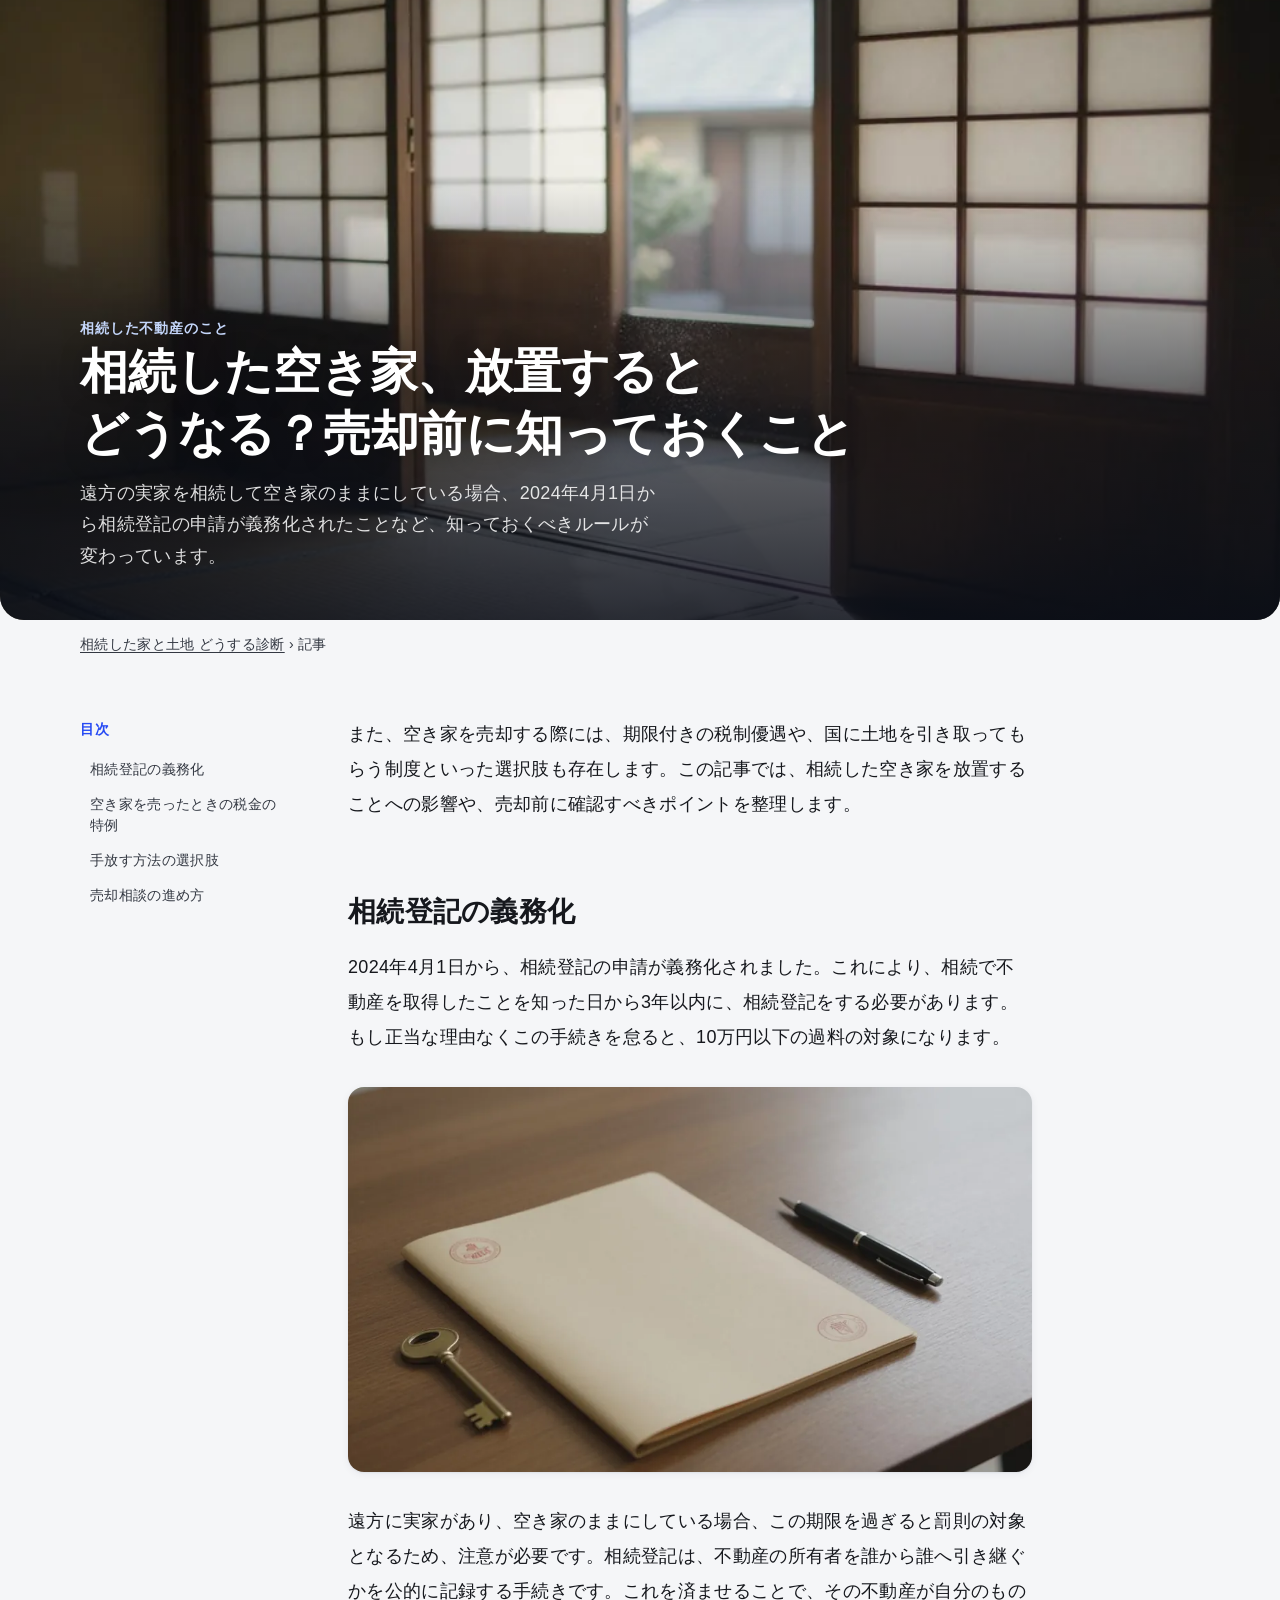
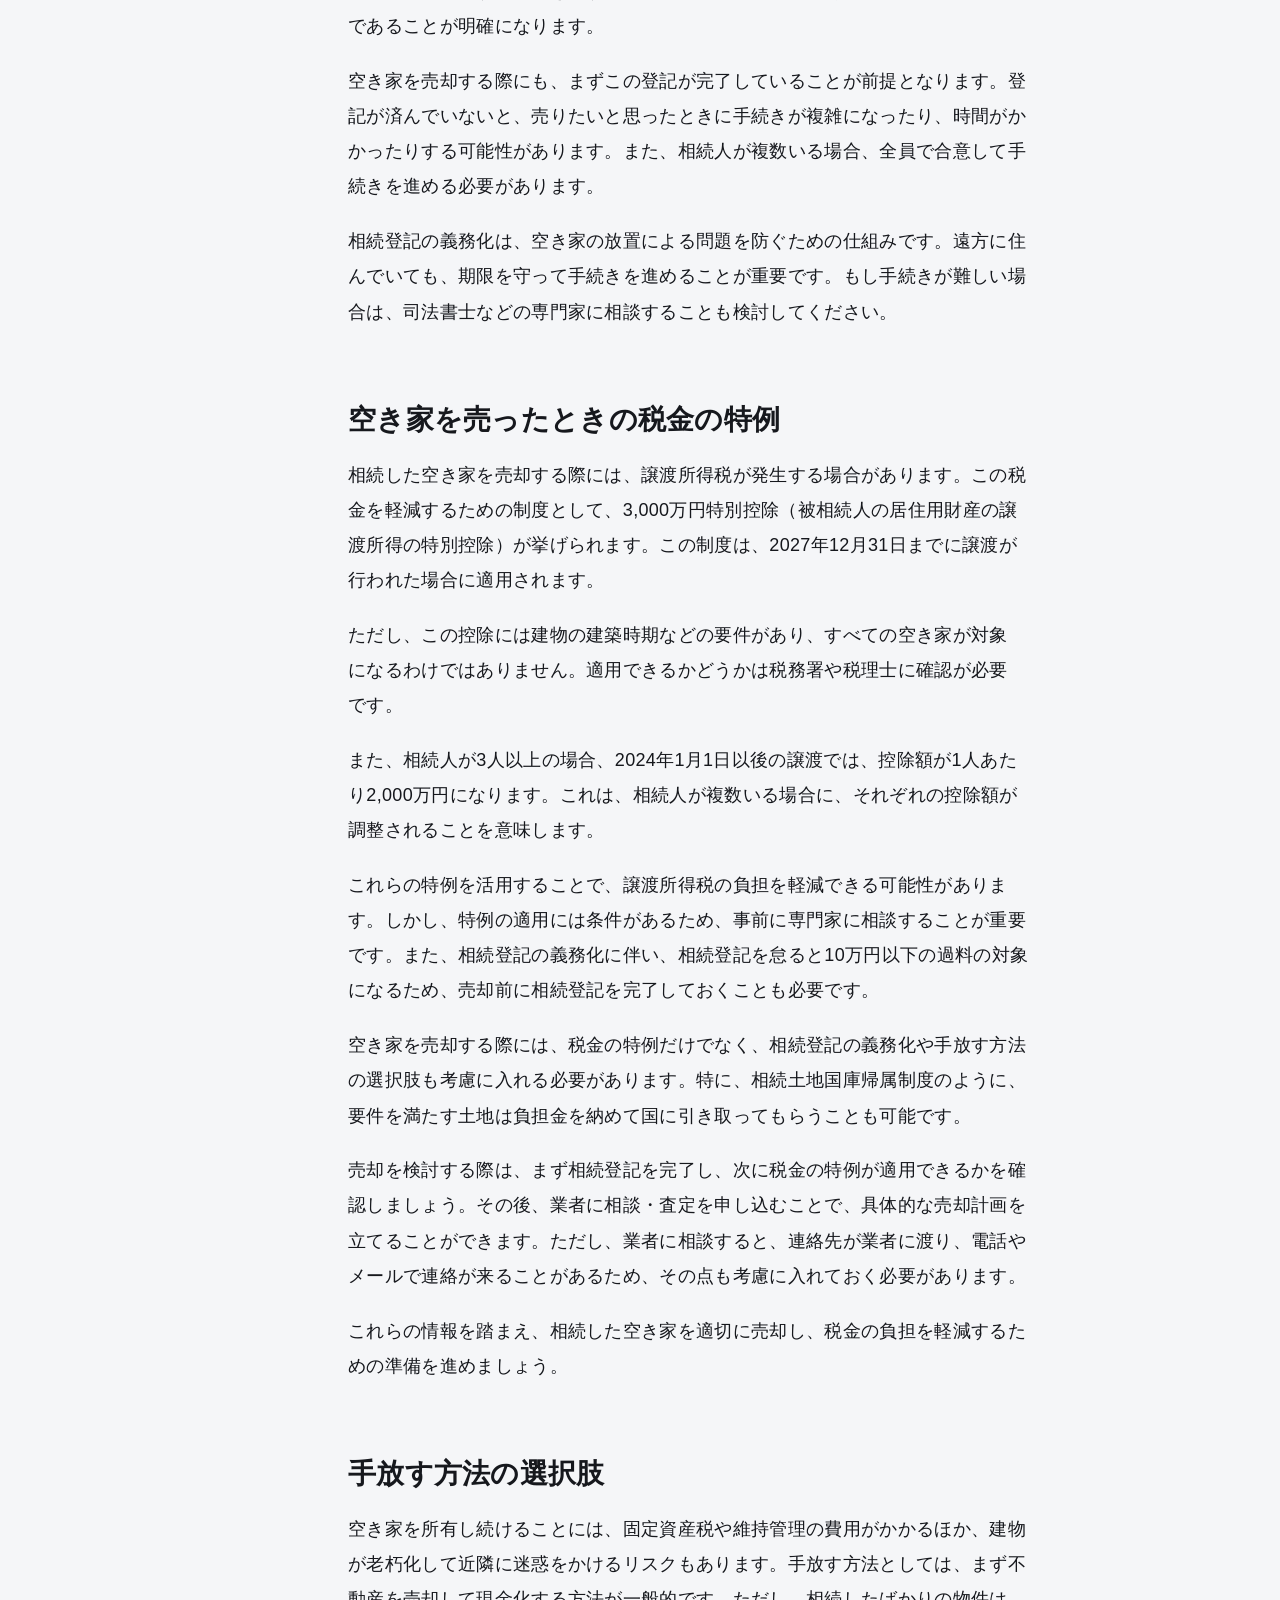
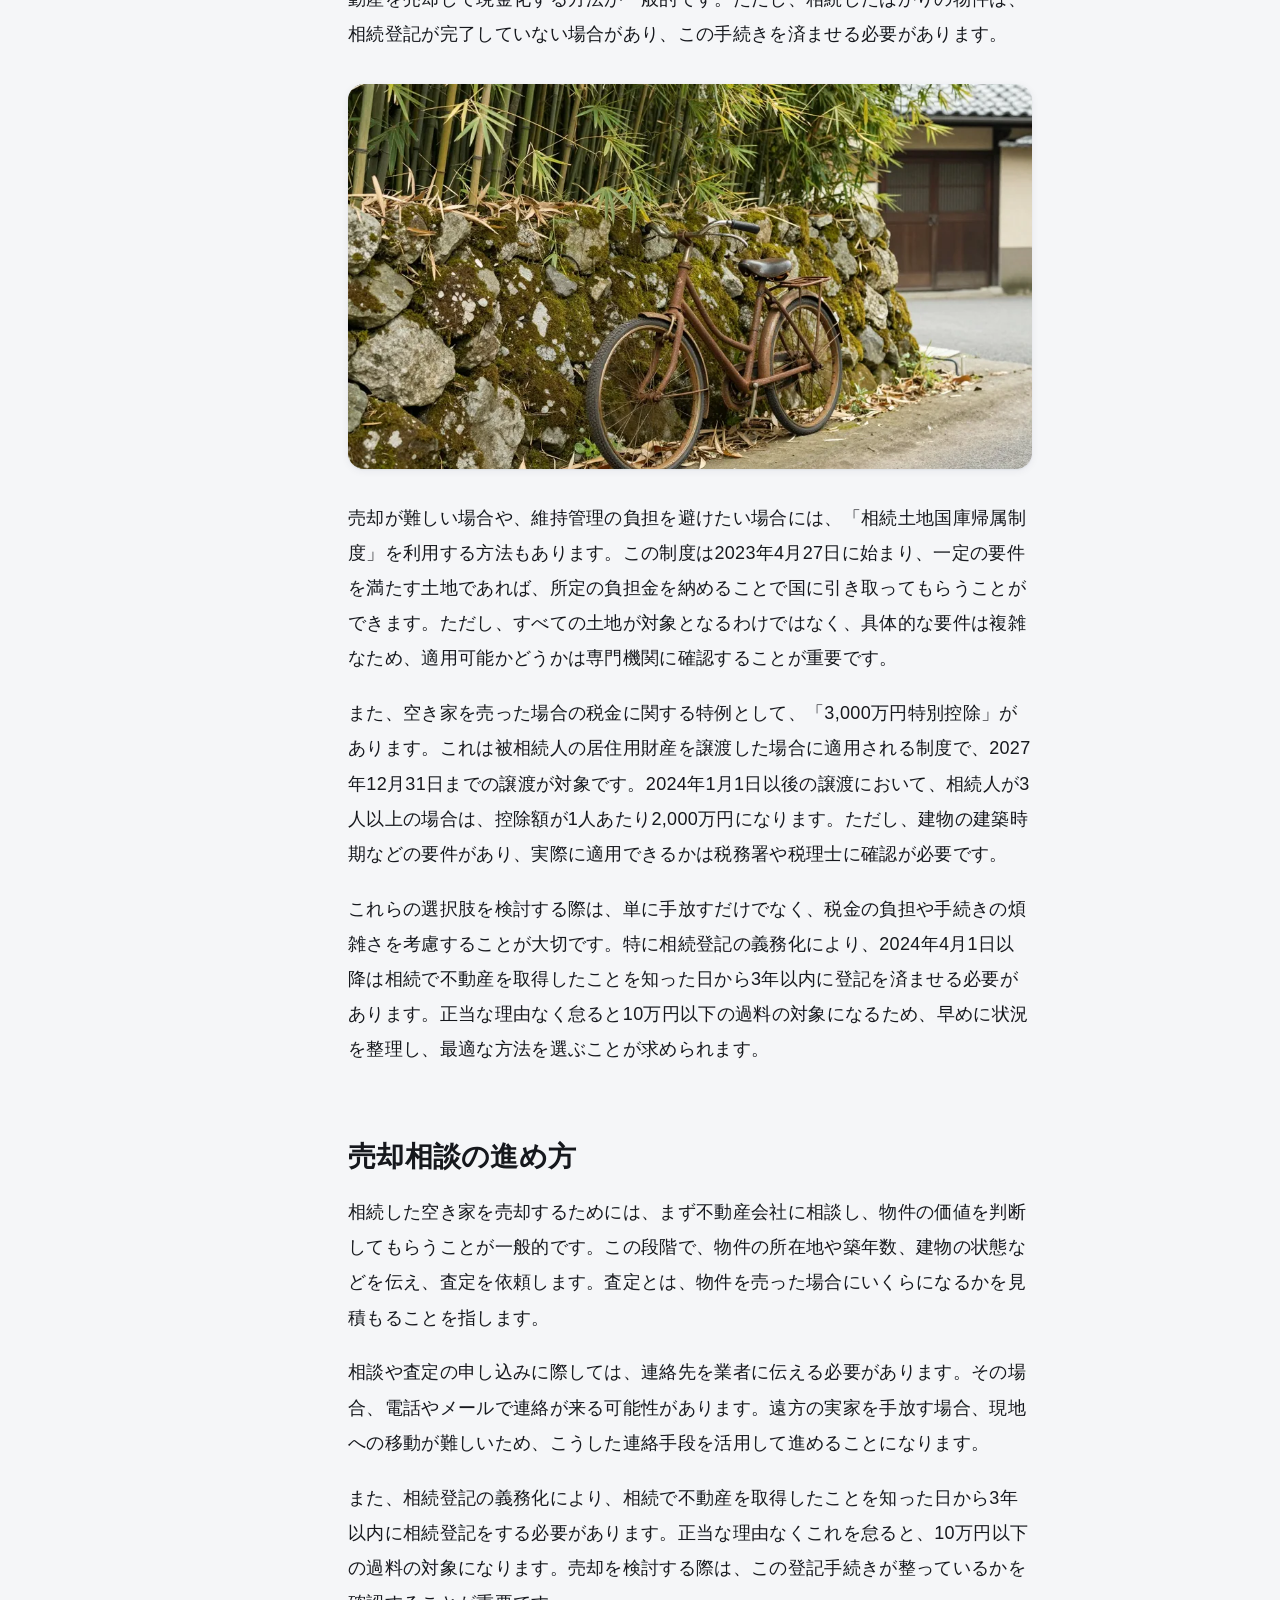
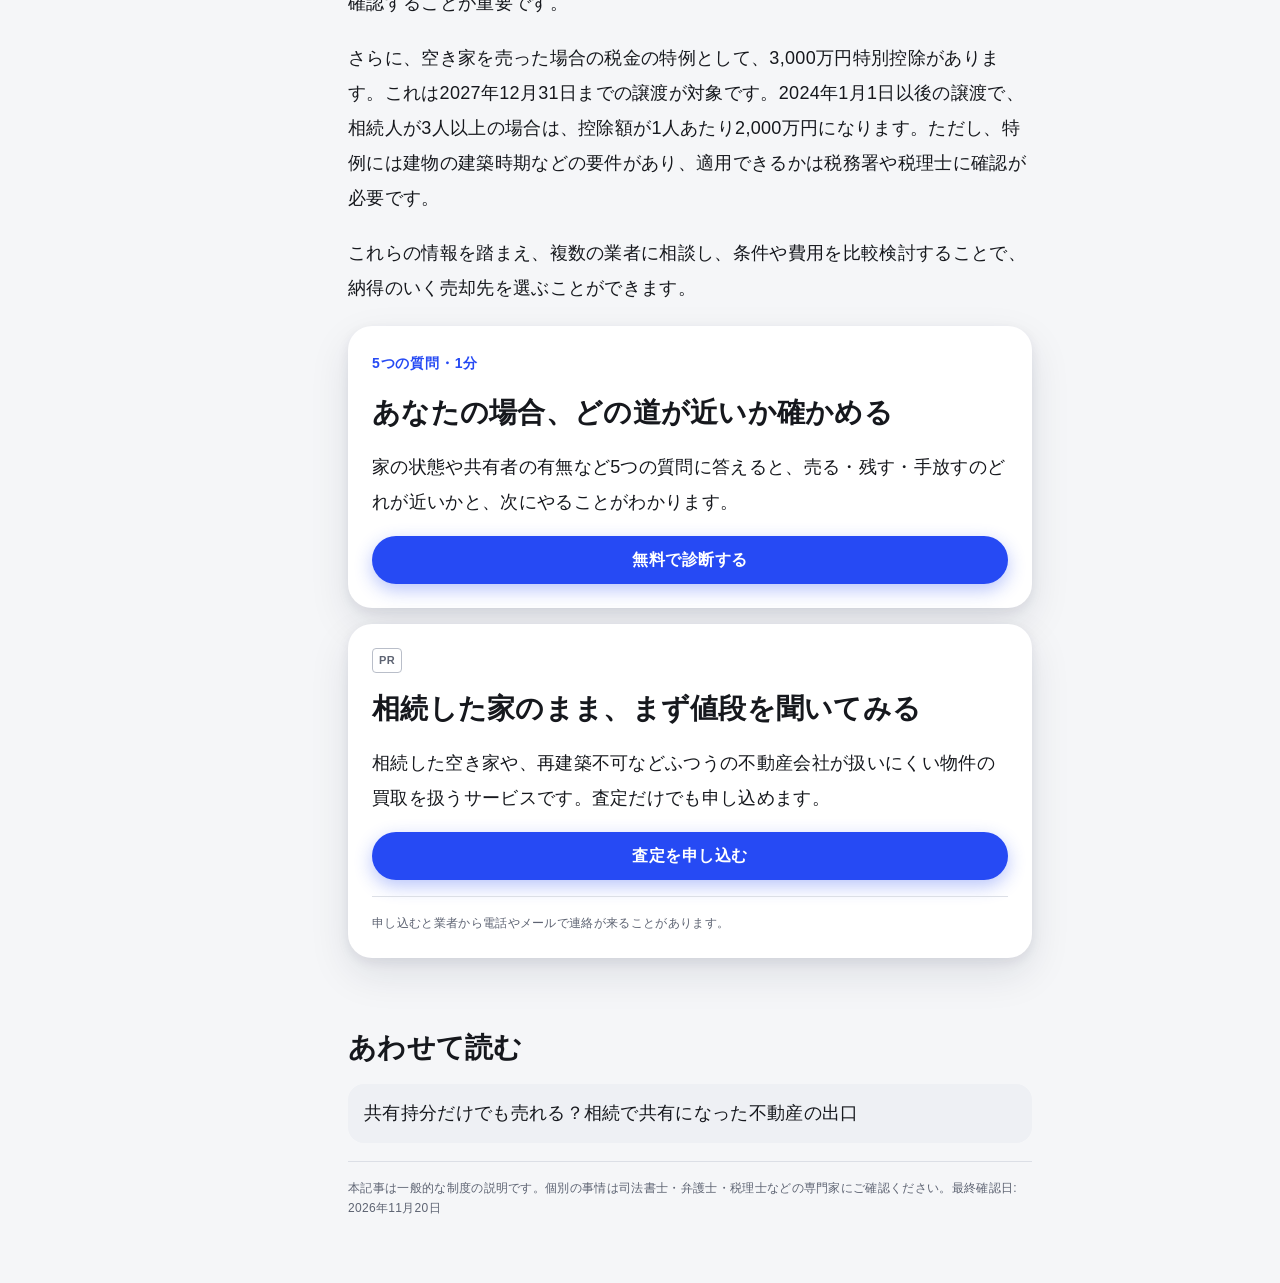
==== blog/akiya-souzoku/index.html @ 5ab04606 "blog: 関連記事・一覧を更新 site_publish.py (local_writer)" ====
<!doctype html>
<html lang="ja"><head><meta charset="utf-8"><meta name="viewport" content="width=device-width,initial-scale=1">
<title>相続した空き家、放置するとどうなる？売却前に知っておくこと</title><meta name="description" content="相続した実家を空き家のまま置くと何が起きるか。固定資産税・管理の手間・相続登記の義務化と、売却前に確認しておくことをまとめました。">
<link rel="canonical" href="https://souzoku.clawtechjp.com/blog/akiya-souzoku/"><meta property="og:type" content="article"><meta property="og:title" content="相続した空き家、放置するとどうなる？売却前に知っておくこと"><meta property="og:url" content="https://souzoku.clawtechjp.com/blog/akiya-souzoku/"><meta property="og:description" content="相続した実家を空き家のまま置くと何が起きるか。固定資産税・管理の手間・相続登記の義務化と、売却前に確認しておくことをまとめました。"><meta property="og:site_name" content="相続した家と土地 どうする診断"><link rel="icon" href="/favicon.ico"><meta property="og:image" content="https://souzoku.clawtechjp.com/blog/akiya-souzoku/img/hero.jpg"><meta name="twitter:card" content="summary_large_image"><script type="application/ld+json">{"@context": "https://schema.org", "@graph": [{"@type": "Article", "headline": "相続した空き家、放置するとどうなる？売却前に知っておくこと", "description": "相続した実家を空き家のまま置くと何が起きるか。固定資産税・管理の手間・相続登記の義務化と、売却前に確認しておくことをまとめました。", "image": ["https://souzoku.clawtechjp.com/blog/akiya-souzoku/img/hero.jpg"], "datePublished": "2026-11-20", "dateModified": "2026-11-20", "author": {"@type": "Organization", "name": "ClawTech", "url": "https://clawtechjp.com/"}, "mainEntityOfPage": "https://souzoku.clawtechjp.com/blog/akiya-souzoku/", "inLanguage": "ja"}, {"@type": "BreadcrumbList", "itemListElement": [{"@type": "ListItem", "position": 1, "name": "相続した家と土地 どうする診断", "item": "https://souzoku.clawtechjp.com/"}, {"@type": "ListItem", "position": 2, "name": "相続した空き家、放置するとどうなる？売却前に知っておくこと", "item": "https://souzoku.clawtechjp.com/blog/akiya-souzoku/"}]}]}</script><script async src="https://www.googletagmanager.com/gtag/js?id=G-RZ1TP2K3N0"></script><script>window.dataLayer=window.dataLayer||[];function gtag(){dataLayer.push(arguments);}gtag('js',new Date());gtag('config','G-RZ1TP2K3N0');</script>
<link rel="stylesheet" href="/ui/ct-ui.css">
</head>
<body>
<header class="ct-hero-photo"><img src="img/hero.webp" alt="" width="1600" height="900" fetchpriority="high">
<div class="ct-container ct-hero-photo__in"><p class="ct-eyebrow">相続した不動産のこと</p><h1 class="ct-h1">相続した空き家、放置するとどうなる？売却前に知っておくこと</h1>
<p class="ct-lead">遠方の実家を相続して空き家のままにしている場合、2024年4月1日から相続登記の申請が義務化されたことなど、知っておくべきルールが変わっています。</p></div></header>
<nav class="ct-container ct-crumb" aria-label="パンくず"><a href="/">相続した家と土地 どうする診断</a> › 記事</nav>
<main class="ct-container">

<div class="ct-article">
<nav class="ct-toc" aria-label="目次"><p class="ct-eyebrow">目次</p><ol><li><a href="#s1">相続登記の義務化</a></li>
<li><a href="#s2">空き家を売ったときの税金の特例</a></li>
<li><a href="#s3">手放す方法の選択肢</a></li>
<li><a href="#s4">売却相談の進め方</a></li></ol></nav>
<article class="ct-body">
<p>また、空き家を売却する際には、期限付きの税制優遇や、国に土地を引き取ってもらう制度といった選択肢も存在します。この記事では、相続した空き家を放置することへの影響や、売却前に確認すべきポイントを整理します。</p>

<h2 id="s1">相続登記の義務化</h2>
<p>2024年4月1日から、相続登記の申請が義務化されました。これにより、相続で不動産を取得したことを知った日から3年以内に、相続登記をする必要があります。もし正当な理由なくこの手続きを怠ると、10万円以下の過料の対象になります。</p>
<figure class="ct-figure"><img src="img/s1.webp" alt="相続登記の義務化" loading="lazy" width="1600" height="900"></figure>
<p>遠方に実家があり、空き家のままにしている場合、この期限を過ぎると罰則の対象となるため、注意が必要です。相続登記は、不動産の所有者を誰から誰へ引き継ぐかを公的に記録する手続きです。これを済ませることで、その不動産が自分のものであることが明確になります。</p>
<p>空き家を売却する際にも、まずこの登記が完了していることが前提となります。登記が済んでいないと、売りたいと思ったときに手続きが複雑になったり、時間がかかったりする可能性があります。また、相続人が複数いる場合、全員で合意して手続きを進める必要があります。</p>
<p>相続登記の義務化は、空き家の放置による問題を防ぐための仕組みです。遠方に住んでいても、期限を守って手続きを進めることが重要です。もし手続きが難しい場合は、司法書士などの専門家に相談することも検討してください。</p>
<h2 id="s2">空き家を売ったときの税金の特例</h2>
<p>相続した空き家を売却する際には、譲渡所得税が発生する場合があります。この税金を軽減するための制度として、3,000万円特別控除（被相続人の居住用財産の譲渡所得の特別控除）が挙げられます。この制度は、2027年12月31日までに譲渡が行われた場合に適用されます。</p>
<p>ただし、この控除には建物の建築時期などの要件があり、すべての空き家が対象になるわけではありません。適用できるかどうかは税務署や税理士に確認が必要です。</p>
<p>また、相続人が3人以上の場合、2024年1月1日以後の譲渡では、控除額が1人あたり2,000万円になります。これは、相続人が複数いる場合に、それぞれの控除額が調整されることを意味します。</p>
<p>これらの特例を活用することで、譲渡所得税の負担を軽減できる可能性があります。しかし、特例の適用には条件があるため、事前に専門家に相談することが重要です。また、相続登記の義務化に伴い、相続登記を怠ると10万円以下の過料の対象になるため、売却前に相続登記を完了しておくことも必要です。</p>
<p>空き家を売却する際には、税金の特例だけでなく、相続登記の義務化や手放す方法の選択肢も考慮に入れる必要があります。特に、相続土地国庫帰属制度のように、要件を満たす土地は負担金を納めて国に引き取ってもらうことも可能です。</p>
<p>売却を検討する際は、まず相続登記を完了し、次に税金の特例が適用できるかを確認しましょう。その後、業者に相談・査定を申し込むことで、具体的な売却計画を立てることができます。ただし、業者に相談すると、連絡先が業者に渡り、電話やメールで連絡が来ることがあるため、その点も考慮に入れておく必要があります。</p>
<p>これらの情報を踏まえ、相続した空き家を適切に売却し、税金の負担を軽減するための準備を進めましょう。</p>
<h2 id="s3">手放す方法の選択肢</h2>
<p>空き家を所有し続けることには、固定資産税や維持管理の費用がかかるほか、建物が老朽化して近隣に迷惑をかけるリスクもあります。手放す方法としては、まず不動産を売却して現金化する方法が一般的です。ただし、相続したばかりの物件は、相続登記が完了していない場合があり、この手続きを済ませる必要があります。</p>
<figure class="ct-figure"><img src="img/s3.webp" alt="手放す方法の選択肢" loading="lazy" width="1600" height="900"></figure>
<p>売却が難しい場合や、維持管理の負担を避けたい場合には、「相続土地国庫帰属制度」を利用する方法もあります。この制度は2023年4月27日に始まり、一定の要件を満たす土地であれば、所定の負担金を納めることで国に引き取ってもらうことができます。ただし、すべての土地が対象となるわけではなく、具体的な要件は複雑なため、適用可能かどうかは専門機関に確認することが重要です。</p>
<p>また、空き家を売った場合の税金に関する特例として、「3,000万円特別控除」があります。これは被相続人の居住用財産を譲渡した場合に適用される制度で、2027年12月31日までの譲渡が対象です。2024年1月1日以後の譲渡において、相続人が3人以上の場合は、控除額が1人あたり2,000万円になります。ただし、建物の建築時期などの要件があり、実際に適用できるかは税務署や税理士に確認が必要です。</p>
<p>これらの選択肢を検討する際は、単に手放すだけでなく、税金の負担や手続きの煩雑さを考慮することが大切です。特に相続登記の義務化により、2024年4月1日以降は相続で不動産を取得したことを知った日から3年以内に登記を済ませる必要があります。正当な理由なく怠ると10万円以下の過料の対象になるため、早めに状況を整理し、最適な方法を選ぶことが求められます。</p>
<h2 id="s4">売却相談の進め方</h2>
<p>相続した空き家を売却するためには、まず不動産会社に相談し、物件の価値を判断してもらうことが一般的です。この段階で、物件の所在地や築年数、建物の状態などを伝え、査定を依頼します。査定とは、物件を売った場合にいくらになるかを見積もることを指します。</p>
<p>相談や査定の申し込みに際しては、連絡先を業者に伝える必要があります。その場合、電話やメールで連絡が来る可能性があります。遠方の実家を手放す場合、現地への移動が難しいため、こうした連絡手段を活用して進めることになります。</p>
<p>また、相続登記の義務化により、相続で不動産を取得したことを知った日から3年以内に相続登記をする必要があります。正当な理由なくこれを怠ると、10万円以下の過料の対象になります。売却を検討する際は、この登記手続きが整っているかを確認することが重要です。</p>
<p>さらに、空き家を売った場合の税金の特例として、3,000万円特別控除があります。これは2027年12月31日までの譲渡が対象です。2024年1月1日以後の譲渡で、相続人が3人以上の場合は、控除額が1人あたり2,000万円になります。ただし、特例には建物の建築時期などの要件があり、適用できるかは税務署や税理士に確認が必要です。</p>
<p>これらの情報を踏まえ、複数の業者に相談し、条件や費用を比較検討することで、納得のいく売却先を選ぶことができます。</p>
<aside class="ct-panel ct-panel--raised ct-cta-card" aria-label="診断"><p class="ct-eyebrow">5つの質問・1分</p><h2 class="ct-h3">あなたの場合、どの道が近いか確かめる</h2><p>家の状態や共有者の有無など5つの質問に答えると、売る・残す・手放すのどれが近いかと、次にやることがわかります。</p><a class="ct-btn ct-btn--primary" href="/" onclick="if(window.gtag)gtag('event','internal_click',{src:'akiya-souzoku',to:'hub'})">無料で診断する</a></aside>
<aside class="ct-panel ct-panel--raised ct-cta-card" aria-label="相談先"><span class="ct-pr">PR</span><h2 class="ct-h3">相続した家のまま、まず値段を聞いてみる</h2><p>相続した空き家や、再建築不可などふつうの不動産会社が扱いにくい物件の買取を扱うサービスです。査定だけでも申し込めます。</p><a class="ct-btn ct-btn--primary" href="https://px.a8.net/svt/ejp?a8mat=4BA7XB+3XP8AQ+56AO+HV7V6" rel="sponsored noopener" target="_blank" onclick="if(window.gtag)gtag('event','site_click',{place:'article',article:'akiya-souzoku',pid:'s00000024144003'})">査定を申し込む</a><p class="ct-note">申し込むと業者から電話やメールで連絡が来ることがあります。</p></aside>
<nav class="ct-related" aria-label="あわせて読む"><h2 class="ct-h3">あわせて読む</h2><ul><li><a href="/blog/kyoyu-mochibun/" onclick="if(window.gtag)gtag('event','internal_click',{src:'akiya-souzoku',to:'kyoyu-mochibun'})">共有持分だけでも売れる？相続で共有になった不動産の出口</a></li></ul></nav>
<p class="ct-note">本記事は一般的な制度の説明です。個別の事情は司法書士・弁護士・税理士などの専門家にご確認ください。最終確認日: 2026年11月20日</p>
</article></div></main>
</body></html>
---- ui/ct-ui.css ----
/* ct-ui.css — ClawTech 共通UI基盤 v1 (2026-10-29)
 * 全サイト(clawtechjp.com / 各診断サブドメイン / 新規サイト)はこれ1枚を読む。サイト側で色・余白・角丸を再定義しない。
 * 基礎: デジタル庁デザインシステム design-tokens 2.1.0 (MIT, https://github.com/digital-go-jp/design-tokens) の
 *   プリミティブ色とアクセシビリティ要件(コントラスト/フォーカス/タップ領域)。
 * 触感: モバイル決済/メッセージ系アプリの作法(大きい角丸CTA・影の階層は2段まで・1画面1主ボタン)。
 * 命名辞書: --ct-<役割>。部品は .ct-<部品名> / 状態は .is-<状態>。AIに指示するときもこの名前で呼ぶ(ルールは skill: ui-standard)。
 */

/* ---------- 1. tokens: light ---------- */
:root {
  /* DADS primitives(使う分だけ) */
  --dads-blue-50: #e8f1fe; --dads-blue-100: #d9e6ff; --dads-blue-200: #c5d7fb;
  --dads-blue-400: #7096f8; --dads-blue-500: #4979f5; --dads-blue-700: #264af4;
  --dads-blue-900: #0017c1; --dads-blue-1000: #00118f;
  --dads-green-700: #259d63; --dads-green-900: #115a36;
  --dads-red-800: #ec0000; --dads-red-900: #ce0000;
  --dads-yellow-700: #b78f00; --dads-orange-600: #fb5b01;

  /* 面と文字(わずかに青へ寄せたニュートラル) */
  --ct-bg: #f5f6f8;
  --ct-surface: #ffffff;
  --ct-surface-2: #eef0f4;
  --ct-text: #16181d;
  --ct-text-2: #333842;
  --ct-text-3: #5d6372;            /* AA: on --ct-bg/--ct-surface-2 5.4:1 (旧#6e7483はbg上4.4でLighthouse不合格 2026-11-10) */
  --ct-line: #dcdfe6;
  --ct-line-strong: #b9bec9;

  /* 役割色: アクセントは1色だけ */
  --ct-accent: var(--dads-blue-700);
  --ct-accent-press: var(--dads-blue-900);
  --ct-accent-soft: var(--dads-blue-50);
  --ct-on-accent: #ffffff;
  --ct-link: var(--dads-blue-900);
  --ct-ok: var(--dads-green-700);
  --ct-ok-text: var(--dads-green-900);
  --ct-warn: var(--dads-yellow-700);
  --ct-error: var(--dads-red-900);
  --ct-ok-soft: #e6f5ec; --ct-error-soft: #fdeeee;   /* 状態の面(バッジ・注意帯の背景) */
  --ct-focus: #ffb800;             /* DADS同様、どの面でも見える黄のリング */

  /* 影は2段だけ(色付き=面の色相に合わせる) */
  --ct-shadow-1: 0 1px 2px rgba(22, 30, 60, .06), 0 2px 8px rgba(22, 30, 60, .06);
  --ct-shadow-2: 0 4px 12px rgba(22, 30, 60, .08), 0 16px 40px rgba(22, 30, 60, .10);

  /* 角丸: 内側ほど小さく */
  --ct-r-xs: 6px; --ct-r-sm: 10px; --ct-r-md: 16px; --ct-r-lg: 24px; --ct-r-pill: 999px;

  /* 余白(4の倍数) */
  --ct-s-1: 4px; --ct-s-2: 8px; --ct-s-3: 12px; --ct-s-4: 16px; --ct-s-5: 24px;
  --ct-s-6: 32px; --ct-s-7: 48px; --ct-s-8: 64px; --ct-s-9: 96px;

  /* 文字: Apple端末では SF + ヒラギノ、それ以外は Noto Sans JP(DADS既定) */
  --ct-font: -apple-system, BlinkMacSystemFont, "Hiragino Sans", "Hiragino Kaku Gothic ProN", "Noto Sans JP", "Yu Gothic UI", Meiryo, sans-serif;
  --ct-font-num: -apple-system, BlinkMacSystemFont, "SF Pro Display", "Segoe UI", "Noto Sans JP", sans-serif;
  --ct-fs-xs: .75rem; --ct-fs-sm: .875rem; --ct-fs-md: 1rem; --ct-fs-lg: 1.125rem;
  --ct-fs-xl: 1.375rem; --ct-fs-2xl: 1.75rem; --ct-fs-3xl: clamp(2rem, 5.2vw, 3rem);
  --ct-fs-hero: clamp(2.25rem, 7vw, 4.25rem);

  /* 動き */
  --ct-ease: cubic-bezier(.2, .8, .2, 1);       /* 出る */
  --ct-ease-in: cubic-bezier(.4, 0, 1, 1);       /* 消える */
  --ct-dur-1: 120ms; --ct-dur-2: 220ms; --ct-dur-3: 420ms;

  /* 寸法 */
  --ct-tap: 48px;                  /* 最小タップ領域 */
  --ct-measure: 38em;              /* 本文の最大行長(和文 ~38字) */
  --ct-container: 1120px;
  --ct-z-header: 10; --ct-z-sheet: 20; --ct-z-toast: 30;

  color-scheme: light;
}

/* ---------- 1b. tokens: dark(システム設定 / 明示指定の両方) ---------- */
@media (prefers-color-scheme: dark) {
  :root:not([data-theme="light"]) {
    --ct-bg: #0e1015; --ct-surface: #171a21; --ct-surface-2: #20242d;
    --ct-text: #eef0f4; --ct-text-2: #b8bdc9; --ct-text-3: #8c92a0;
    --ct-line: #2a2f3a; --ct-line-strong: #3b414e;
    --ct-accent: var(--dads-blue-400); --ct-accent-press: var(--dads-blue-500);
    --ct-accent-soft: rgba(112, 150, 248, .14); --ct-on-accent: #0b0d12; --ct-link: var(--dads-blue-200);
    --ct-ok: #4fc68a; --ct-ok-text: #7fd8a9; --ct-error: #ff6b6b; --ct-warn: #e6c14a; --ct-ok-soft: rgba(79, 198, 138, .14); --ct-error-soft: rgba(255, 107, 107, .14);
    --ct-shadow-1: 0 1px 2px rgba(0, 0, 0, .4); --ct-shadow-2: 0 12px 40px rgba(0, 0, 0, .5);
    color-scheme: dark;
  }
}
:root[data-theme="dark"] {
  --ct-bg: #0e1015; --ct-surface: #171a21; --ct-surface-2: #20242d;
  --ct-text: #eef0f4; --ct-text-2: #b8bdc9; --ct-text-3: #8c92a0;
  --ct-line: #2a2f3a; --ct-line-strong: #3b414e;
  --ct-accent: var(--dads-blue-400); --ct-accent-press: var(--dads-blue-500);
  --ct-accent-soft: rgba(112, 150, 248, .14); --ct-on-accent: #0b0d12; --ct-link: var(--dads-blue-200);
  --ct-ok: #4fc68a; --ct-ok-text: #7fd8a9; --ct-error: #ff6b6b; --ct-warn: #e6c14a; --ct-ok-soft: rgba(79, 198, 138, .14); --ct-error-soft: rgba(255, 107, 107, .14);
  --ct-shadow-1: 0 1px 2px rgba(0, 0, 0, .4); --ct-shadow-2: 0 12px 40px rgba(0, 0, 0, .5);
  color-scheme: dark;
}

/* ---------- 2. base ---------- */
*, *::before, *::after { box-sizing: border-box; }
html { -webkit-text-size-adjust: 100%; scroll-behavior: smooth; }
body {
  margin: 0; background: var(--ct-bg); color: var(--ct-text);
  font: 400 var(--ct-fs-md)/1.75 var(--ct-font);
  letter-spacing: .02em; font-feature-settings: "palt" 0;
  -webkit-font-smoothing: antialiased; text-rendering: optimizeLegibility;
}
h1, h2, h3, h4 { margin: 0; line-height: 1.3; letter-spacing: .01em; text-wrap: balance; word-break: auto-phrase; font-weight: 700; }
[hidden] { display: none !important; }
[tabindex="-1"]:focus { outline: none; }
p { margin: 0; text-wrap: pretty; }
a { color: var(--ct-link); text-underline-offset: .2em; }
img, svg, video, canvas { display: block; max-width: 100%; }
:focus-visible { outline: 3px solid var(--ct-focus); outline-offset: 2px; border-radius: 4px; }
::selection { background: var(--ct-accent-soft); }
.ct-num { font-family: var(--ct-font-num); font-variant-numeric: tabular-nums; letter-spacing: 0; }
.ct-skip { position: absolute; left: -999px; top: 8px; z-index: var(--ct-z-toast); background: var(--ct-surface); padding: 8px 12px; border-radius: var(--ct-r-sm); }
.ct-skip:focus { left: 8px; }
.ct-visually-hidden { position: absolute !important; width: 1px; height: 1px; overflow: hidden; clip: rect(0 0 0 0); white-space: nowrap; }

/* ---------- 3. layout ---------- */
.ct-container { width: min(100% - 32px, var(--ct-container)); margin-inline: auto; }
.ct-stack { display: flex; flex-direction: column; gap: var(--ct-gap, var(--ct-s-4)); }
.ct-row { display: flex; flex-wrap: wrap; align-items: center; gap: var(--ct-gap, var(--ct-s-3)); }
.ct-grid { display: grid; gap: var(--ct-gap, var(--ct-s-4)); grid-template-columns: repeat(auto-fit, minmax(min(100%, var(--ct-min, 260px)), 1fr)); }
.ct-section { padding-block: var(--ct-s-8) calc(var(--ct-s-8) + var(--ct-s-3)); }
.ct-prose { max-width: var(--ct-measure); }
.ct-scroll-x { overflow-x: auto; -webkit-overflow-scrolling: touch; }

/* ---------- 4. type ---------- */
.ct-eyebrow { font-size: var(--ct-fs-sm); font-weight: 600; color: var(--ct-accent); letter-spacing: .06em; }
.ct-display { font-size: var(--ct-fs-hero); font-weight: 800; line-height: 1.18; letter-spacing: -.01em; }
.ct-h1 { font-size: var(--ct-fs-3xl); font-weight: 800; letter-spacing: -.005em; }
.ct-h2 { font-size: var(--ct-fs-2xl); }
.ct-h3 { font-size: var(--ct-fs-xl); }
.ct-lead { font-size: var(--ct-fs-lg); color: var(--ct-text-2); }
.ct-caption { font-size: var(--ct-fs-xs); color: var(--ct-text-3); line-height: 1.6; }

/* ---------- 5. components ---------- */
/* ボタン: 1画面に .ct-btn--primary は1つ */
.ct-btn {
  --_bg: var(--ct-surface); --_fg: var(--ct-text); --_bd: var(--ct-line-strong);
  display: inline-flex; align-items: center; justify-content: center; gap: var(--ct-s-2);
  min-height: var(--ct-tap); padding: var(--ct-s-2) var(--ct-s-5); border-radius: var(--ct-r-pill);
  background: var(--_bg); color: var(--_fg); border: 1px solid var(--_bd);
  font: 600 var(--ct-fs-md)/1 var(--ct-font); letter-spacing: .03em; text-decoration: none; cursor: pointer;
  transition: transform var(--ct-dur-1) var(--ct-ease), background-color var(--ct-dur-2) var(--ct-ease), box-shadow var(--ct-dur-2) var(--ct-ease);
  -webkit-tap-highlight-color: transparent;
}
.ct-btn:hover { box-shadow: var(--ct-shadow-1); }
.ct-btn:active { transform: scale(.97); }
.ct-btn[disabled], .ct-btn.is-disabled { opacity: .45; pointer-events: none; }
.ct-btn--primary { --_bg: var(--ct-accent); --_fg: var(--ct-on-accent); --_bd: transparent; box-shadow: 0 6px 18px color-mix(in srgb, var(--ct-accent) 32%, transparent); }
.ct-btn--primary:hover { --_bg: var(--ct-accent-press); }
.ct-btn--ghost { --_bg: transparent; --_bd: transparent; --_fg: var(--ct-link); padding-inline: var(--ct-s-3); }
.ct-btn--block { width: 100%; min-height: 56px; font-size: var(--ct-fs-lg); }

/* 入力 */
.ct-field { display: flex; flex-direction: column; gap: var(--ct-s-2); }
.ct-label { font-size: var(--ct-fs-sm); font-weight: 600; color: var(--ct-text-2); }
.ct-hint { font-size: var(--ct-fs-xs); color: var(--ct-text-3); }
.ct-input, .ct-select {
  min-height: var(--ct-tap); width: 100%; padding: 0 var(--ct-s-4);
  border: 1.5px solid var(--ct-line-strong); border-radius: var(--ct-r-sm);
  background: var(--ct-surface); color: var(--ct-text); font: 400 var(--ct-fs-md) var(--ct-font);
  transition: border-color var(--ct-dur-2) var(--ct-ease), box-shadow var(--ct-dur-2) var(--ct-ease);
}
.ct-input:focus, .ct-select:focus { outline: none; border-color: var(--ct-accent); box-shadow: 0 0 0 4px var(--ct-accent-soft); }
.ct-input:focus-visible, .ct-select:focus-visible { outline: 3px solid var(--ct-focus); outline-offset: 2px; }
.ct-field.is-error .ct-input, .ct-field.is-error .ct-select { border-color: var(--ct-error); }
.ct-error-text { font-size: var(--ct-fs-sm); color: var(--ct-error); }

/* 選択チップ(セグメント) */
.ct-seg { display: flex; flex-wrap: wrap; gap: var(--ct-s-2); }
.ct-seg input { position: absolute; opacity: 0; pointer-events: none; }
.ct-seg label {
  min-height: 44px; padding: 0 var(--ct-s-4); display: inline-flex; align-items: center;
  border: 1.5px solid var(--ct-line-strong); border-radius: var(--ct-r-pill); cursor: pointer;
  font-weight: 600; font-size: var(--ct-fs-sm); background: var(--ct-surface);
  transition: all var(--ct-dur-2) var(--ct-ease);
}
.ct-seg input:checked + label { background: var(--ct-accent-soft); border-color: var(--ct-accent); color: var(--ct-accent); }
.ct-seg input:focus-visible + label { outline: 3px solid var(--ct-focus); outline-offset: 2px; }

/* 面: 枠線ではなく面の明度差と影で階層を出す */
.ct-panel { background: var(--ct-surface); border-radius: var(--ct-r-lg); padding: var(--ct-s-5); box-shadow: var(--ct-shadow-1); }
.ct-panel--raised { box-shadow: var(--ct-shadow-2); }
.ct-panel--flat { box-shadow: none; background: var(--ct-surface-2); }

/* 数字タイル */
.ct-stat { display: flex; flex-direction: column; gap: var(--ct-s-1); }
.ct-stat__label { font-size: var(--ct-fs-sm); color: var(--ct-text-2); font-weight: 600; }
.ct-stat__value { font-family: var(--ct-font-num); font-variant-numeric: tabular-nums; font-size: var(--ct-fs-3xl); font-weight: 700; letter-spacing: -.02em; line-height: 1.1; }
.ct-stat__unit { font-size: .5em; font-weight: 600; margin-left: .15em; color: var(--ct-text-2); }
.ct-stat__note { font-size: var(--ct-fs-xs); color: var(--ct-text-3); }

/* 状態ピル(意味色。アクセントとは別枠) */
.ct-pill { display: inline-flex; align-items: center; gap: 6px; padding: 2px 10px; border-radius: var(--ct-r-pill); font-size: var(--ct-fs-xs); font-weight: 700; background: var(--ct-surface-2); color: var(--ct-text-2); }
.ct-pill--ok { background: color-mix(in srgb, var(--ct-ok) 14%, transparent); color: var(--ct-ok-text); }
.ct-pill--warn { background: color-mix(in srgb, var(--ct-warn) 18%, transparent); color: var(--ct-text); }
.ct-pill--error { background: color-mix(in srgb, var(--ct-error) 12%, transparent); color: var(--ct-error); }

/* 広告表記(ステマ規制/ASP規約。アフィリンクの近傍に必ず置く) */
.ct-pr { display: inline-block; font-size: 11px; font-weight: 700; padding: 1px 6px; border-radius: 4px; border: 1px solid var(--ct-line-strong); color: var(--ct-text-3); letter-spacing: .04em; vertical-align: middle; }

/* 進捗 */
.ct-progress { height: 6px; border-radius: var(--ct-r-pill); background: var(--ct-surface-2); overflow: hidden; }
.ct-progress > i { display: block; height: 100%; width: var(--p, 0%); background: var(--ct-accent); border-radius: inherit; transition: width var(--ct-dur-3) var(--ct-ease); }

/* スケルトン(読み込み中は形で見せる。回るスピナーは使わない) */
.ct-skeleton { background: linear-gradient(90deg, var(--ct-surface-2) 0, var(--ct-line) 50%, var(--ct-surface-2) 100%) 0 0/200% 100%; border-radius: var(--ct-r-sm); animation: ct-shimmer 1.4s linear infinite; color: transparent !important; }
@keyframes ct-shimmer { to { background-position: -200% 0; } }

/* ヘッダー: すりガラス */
.ct-header { position: sticky; top: 0; z-index: var(--ct-z-header); backdrop-filter: saturate(180%) blur(16px); -webkit-backdrop-filter: saturate(180%) blur(16px); background: color-mix(in srgb, var(--ct-bg) 78%, transparent); border-bottom: 1px solid color-mix(in srgb, var(--ct-line) 70%, transparent); }
.ct-header__in { display: flex; align-items: center; justify-content: space-between; min-height: 56px; }

/* 下部固定CTA(モバイル) */
.ct-dock { position: sticky; bottom: 0; z-index: var(--ct-z-header); padding: var(--ct-s-3) 16px calc(var(--ct-s-3) + env(safe-area-inset-bottom)); background: color-mix(in srgb, var(--ct-bg) 86%, transparent); backdrop-filter: blur(16px); -webkit-backdrop-filter: blur(16px); }

/* 注記・出典 */
.ct-note { font-size: var(--ct-fs-xs); color: var(--ct-text-3); line-height: 1.7; border-top: 1px solid var(--ct-line); padding-top: var(--ct-s-4); }

/* ---------- 5b. 記事(解説ページ。content/render_article.py が組む) ---------- */
/* ヒーロー: 写真の上に題名。写真の明るさに依らず読めるよう下側だけ暗く敷く(この面の文字色は写真基準で固定) */
.ct-hero-photo { position: relative; isolation: isolate; min-height: min(72dvh, 620px); display: flex; align-items: flex-end; overflow: hidden; border-radius: 0 0 var(--ct-r-lg) var(--ct-r-lg); }
.ct-hero-photo > img { position: absolute; inset: 0; width: 100%; height: 100%; object-fit: cover; z-index: -2; }
.ct-hero-photo::after { content: ""; position: absolute; inset: 0; z-index: -1; background: linear-gradient(180deg, rgba(10, 14, 24, 0) 30%, rgba(10, 14, 24, .55) 62%, rgba(10, 14, 24, .86) 100%); }
.ct-hero-photo__in { padding-block: var(--ct-s-8) var(--ct-s-7); color: #fff; }
.ct-hero-photo .ct-eyebrow { color: #c5d7fb; }
.ct-hero-photo .ct-h1 { color: #fff; max-width: 18em; text-shadow: 0 2px 24px rgba(0, 0, 0, .35); }
.ct-hero-photo .ct-lead { color: rgba(255, 255, 255, .86); max-width: 32em; margin-top: var(--ct-s-3); }

/* 要点の数字: ヒーローに少し重ねて浮かせる */
.ct-keyfacts { margin-top: calc(var(--ct-s-7) * -1); position: relative; display: grid; gap: var(--ct-s-5); grid-template-columns: repeat(auto-fit, minmax(min(100%, 180px), 1fr)); }
.ct-keyfacts .ct-stat__value { font-size: var(--ct-fs-2xl); color: var(--ct-accent); }

/* 本文 */
.ct-article { display: grid; gap: var(--ct-s-7); grid-template-columns: 1fr; padding-block: var(--ct-s-7) var(--ct-s-8); }
@media (min-width: 960px) { .ct-article { grid-template-columns: 220px minmax(0, 1fr); } }
.ct-toc { align-self: start; position: sticky; top: 72px; font-size: var(--ct-fs-sm); }
.ct-toc ol { list-style: none; margin: var(--ct-s-3) 0 0; padding: 0; display: flex; flex-direction: column; gap: 2px; }
.ct-toc a { display: block; padding: 6px 10px; border-radius: var(--ct-r-xs); color: var(--ct-text-2); text-decoration: none; line-height: 1.5; }
.ct-toc a:hover, .ct-toc a.is-current { background: var(--ct-accent-soft); color: var(--ct-accent); }
@media (max-width: 959px) { .ct-toc { position: static; } }
.ct-body { max-width: var(--ct-measure); font-size: var(--ct-fs-lg); line-height: 1.95; }
.ct-body > * + * { margin-top: 1.1em; }
.ct-body h2 { font-size: var(--ct-fs-2xl); margin-top: var(--ct-s-8); padding-top: var(--ct-s-2); scroll-margin-top: 80px; }
.ct-body h3 { font-size: var(--ct-fs-xl); margin-top: var(--ct-s-6); }
.ct-body ul, .ct-body ol { padding-left: 1.3em; }
.ct-body li + li { margin-top: .4em; }
.ct-body strong { font-weight: 700; background: linear-gradient(transparent 62%, var(--ct-accent-soft) 62%); }
.ct-figure { margin: var(--ct-s-6) 0; }
.ct-figure img { width: 100%; height: auto; aspect-ratio: 16 / 9; object-fit: cover; border-radius: var(--ct-r-md); box-shadow: var(--ct-shadow-1); }
.ct-figure figcaption { margin-top: var(--ct-s-2); }
.ct-callout { background: var(--ct-accent-soft); border-radius: var(--ct-r-md); padding: var(--ct-s-4) var(--ct-s-5); font-size: var(--ct-fs-md); }
.ct-callout b { color: var(--ct-accent); display: block; margin-bottom: 4px; }

/* 相談への導線(本文の後に1か所だけ) */
.ct-cta-card { display: grid; gap: var(--ct-s-4); }
.ct-body .ct-cta-card > * { margin: 0; }
.ct-body .ct-cta-card > h2 { padding-top: 0; }
.ct-cta-card .ct-btn { text-align: center; text-wrap: balance; line-height: 1.4; }
.ct-cta-card > .ct-pr, .ct-cta-card > .ct-eyebrow { justify-self: start; }
.ct-cta-card .ct-h3 { line-height: 1.45; }
.ct-body > .ct-cta-card + .ct-cta-card { margin-top: var(--ct-s-4); }

/* パンくず・関連記事(内部リンクは site_focus_loop の重み順で並ぶ) */
.ct-crumb { padding-block: var(--ct-s-3); font-size: var(--ct-fs-sm); color: var(--ct-text-2); }
.ct-crumb a { color: inherit; }
.ct-related { margin-top: var(--ct-s-7); }
.ct-related ul { list-style: none; padding: 0; display: grid; gap: var(--ct-s-2); }
.ct-related a { display: block; padding: var(--ct-s-3) var(--ct-s-4); border-radius: var(--ct-r-md); background: var(--ct-surface-2); text-decoration: none; color: var(--ct-text); min-height: 44px; }
.ct-related a:hover { background: var(--ct-accent-soft); }

/* ---------- 5c. 診断ツール(souba-checker で追加) ---------- */
/* 処理の進み: CT.steps() が li に is-active / is-done を付ける。行は実処理の段階と1対1 */
.ct-steps { list-style: none; margin: 0; padding: 0; display: grid; gap: var(--ct-s-2); }
.ct-steps li { display: flex; align-items: center; gap: var(--ct-s-3); min-height: 40px; color: var(--ct-text-3); font-size: var(--ct-fs-sm); font-weight: 600; transition: color var(--ct-dur-2) var(--ct-ease); }
.ct-steps li::before { content: ""; flex: none; width: 20px; height: 20px; border-radius: 50%; border: 2px solid var(--ct-line-strong); transition: all var(--ct-dur-2) var(--ct-ease); }
.ct-steps li.is-active { color: var(--ct-text); }
.ct-steps li.is-active::before { border-color: var(--ct-accent); border-right-color: transparent; animation: ct-spin .7s linear infinite; }
.ct-steps li.is-done { color: var(--ct-text-2); }
.ct-steps li.is-done::before { border-color: var(--ct-ok); background: var(--ct-ok) url("data:image/svg+xml,%3Csvg xmlns='http://www.w3.org/2000/svg' viewBox='0 0 24 24' fill='none' stroke='white' stroke-width='3' stroke-linecap='round' stroke-linejoin='round'%3E%3Cpath d='M20 6 9 17l-5-5'/%3E%3C/svg%3E") center/14px no-repeat; }
.ct-steps .ct-num { margin-left: auto; font-weight: 400; color: var(--ct-text-3); }
@keyframes ct-spin { to { transform: rotate(360deg); } }
/* タブ(role=tablist)。下線ではなく面で選択を示す */
.ct-tabs { display: inline-flex; gap: 4px; padding: 4px; border-radius: var(--ct-r-pill); background: var(--ct-surface-2); }
.ct-tabs [role="tab"] { min-height: 44px; padding: 0 var(--ct-s-5); border: 0; border-radius: var(--ct-r-pill); background: transparent; color: var(--ct-text-2); font: 600 var(--ct-fs-sm) var(--ct-font); cursor: pointer; transition: background-color var(--ct-dur-2) var(--ct-ease), color var(--ct-dur-2) var(--ct-ease); }
.ct-tabs [role="tab"][aria-selected="true"] { background: var(--ct-surface); color: var(--ct-text); box-shadow: var(--ct-shadow-1); }
/* 表(根拠の事例一覧)。横に溢れる時は .ct-scroll-x で包む */
.ct-table { width: 100%; border-collapse: collapse; font-size: var(--ct-fs-sm); }
.ct-table th { text-align: left; font-weight: 600; color: var(--ct-text-3); font-size: var(--ct-fs-xs); padding: var(--ct-s-2) var(--ct-s-3); white-space: nowrap; }
.ct-table td { padding: var(--ct-s-3); border-top: 1px solid var(--ct-line); white-space: nowrap; }
.ct-table td.is-num, .ct-table th.is-num { text-align: right; font-family: var(--ct-font-num); font-variant-numeric: tabular-nums; }
/* 帯グラフ(価格帯): 下位25%〜上位25%の幅と、自分の位置 */
.ct-range { position: relative; height: 12px; border-radius: var(--ct-r-pill); background: var(--ct-surface-2); }
.ct-range > i { position: absolute; top: 0; bottom: 0; left: var(--a, 25%); right: calc(100% - var(--b, 75%)); border-radius: inherit; background: var(--ct-accent-soft); box-shadow: inset 0 0 0 1.5px var(--ct-accent); }
.ct-range > b { position: absolute; top: 50%; left: var(--x, 50%); width: 18px; height: 18px; margin: -9px 0 0 -9px; border-radius: 50%; background: var(--ct-accent); border: 3px solid var(--ct-surface); box-shadow: var(--ct-shadow-1); }
/* 折れ線グラフ(SVG)。線は currentColor、軸と目盛は控えめに */
.ct-chart { width: 100%; height: auto; overflow: visible; color: var(--ct-accent); }
.ct-chart .ct-chart__grid { stroke: var(--ct-line); stroke-width: 1; }
.ct-chart .ct-chart__axis { fill: var(--ct-text-3); font: 400 11px var(--ct-font-num); }
.ct-chart .ct-chart__line { fill: none; stroke: currentColor; stroke-width: 2.5; stroke-linejoin: round; stroke-linecap: round; }
.ct-chart .ct-chart__area { fill: currentColor; opacity: .10; }
.ct-chart .ct-chart__dot { fill: currentColor; stroke: var(--ct-surface); stroke-width: 2; }

/* ---------- 6. motion(ct-motion.js と対) ---------- */
[data-ct-reveal] { opacity: 0; transform: translateY(16px); }
.ct-no-js [data-ct-reveal], .ct-reduced [data-ct-reveal] { opacity: 1; transform: none; }
@media (prefers-reduced-motion: reduce) {
  *, *::before, *::after { animation-duration: .01ms !important; transition-duration: .01ms !important; scroll-behavior: auto !important; }
  [data-ct-reveal] { opacity: 1; transform: none; }
}
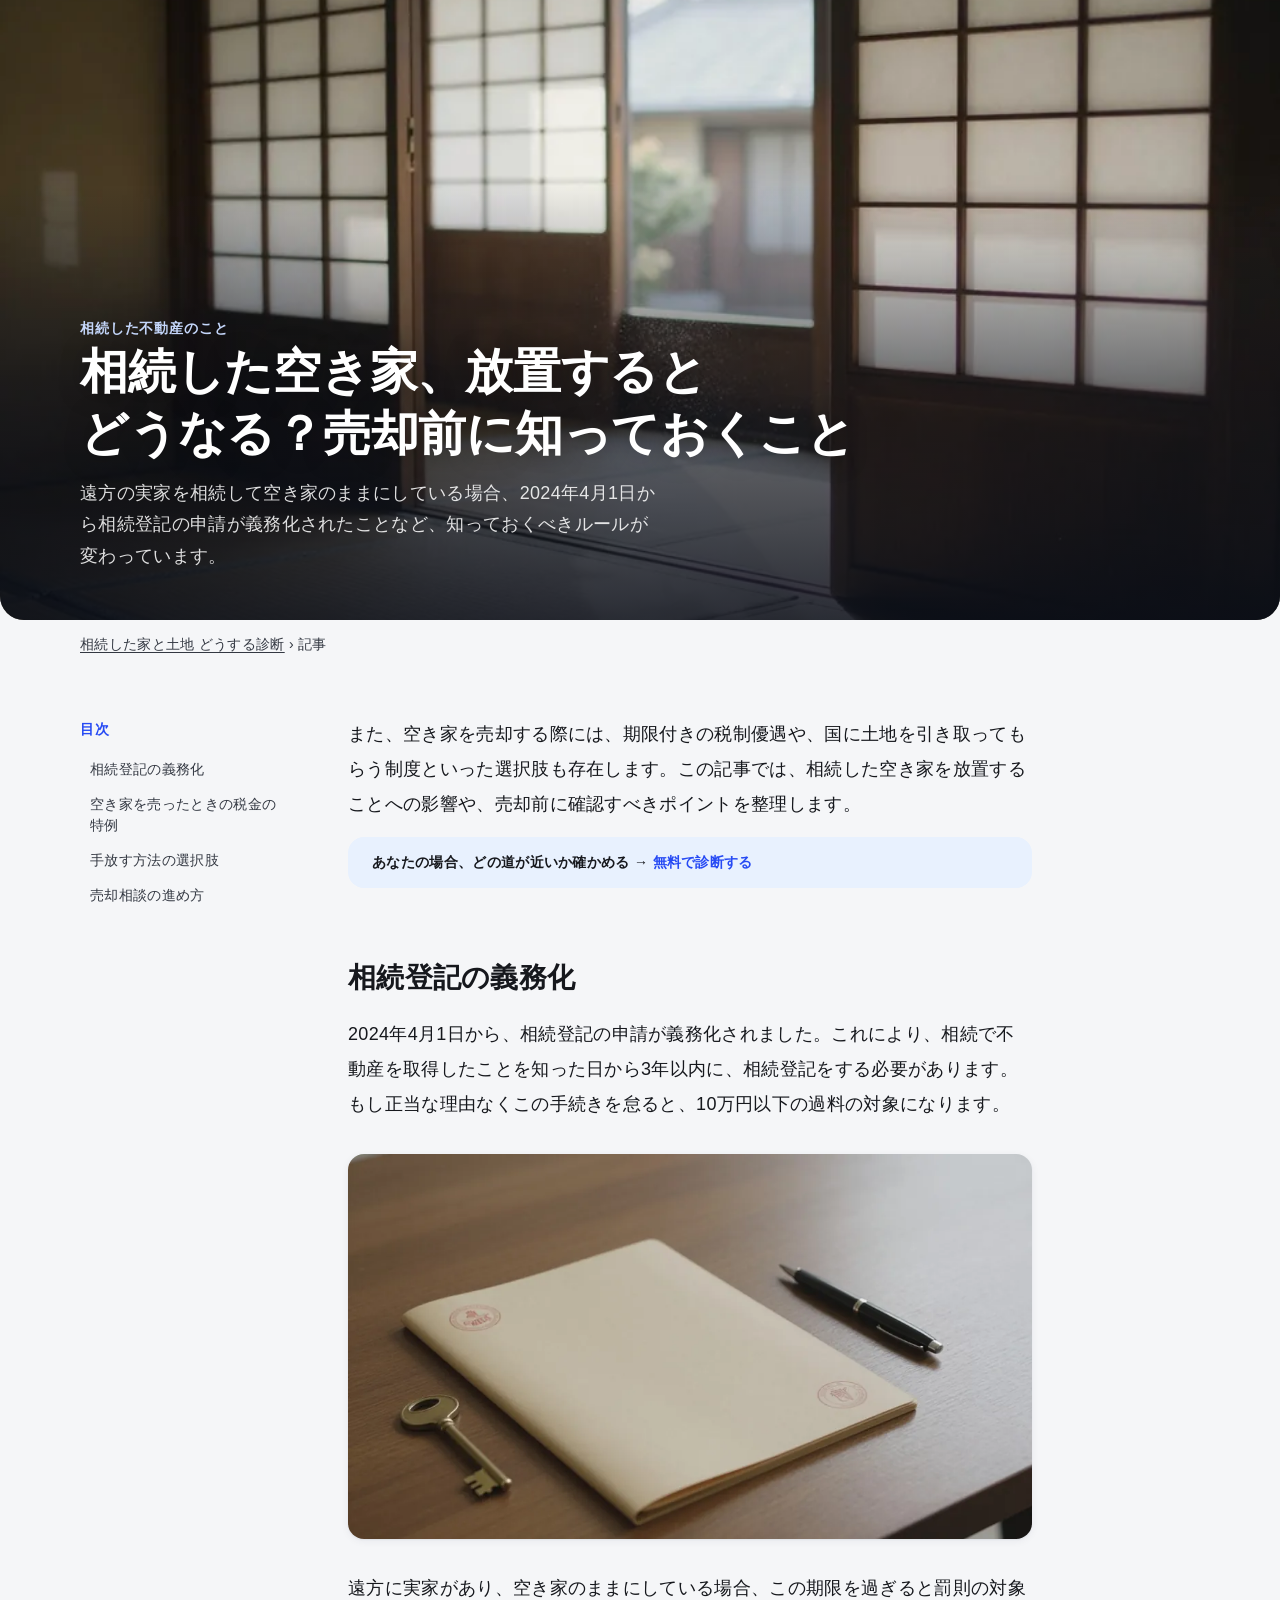
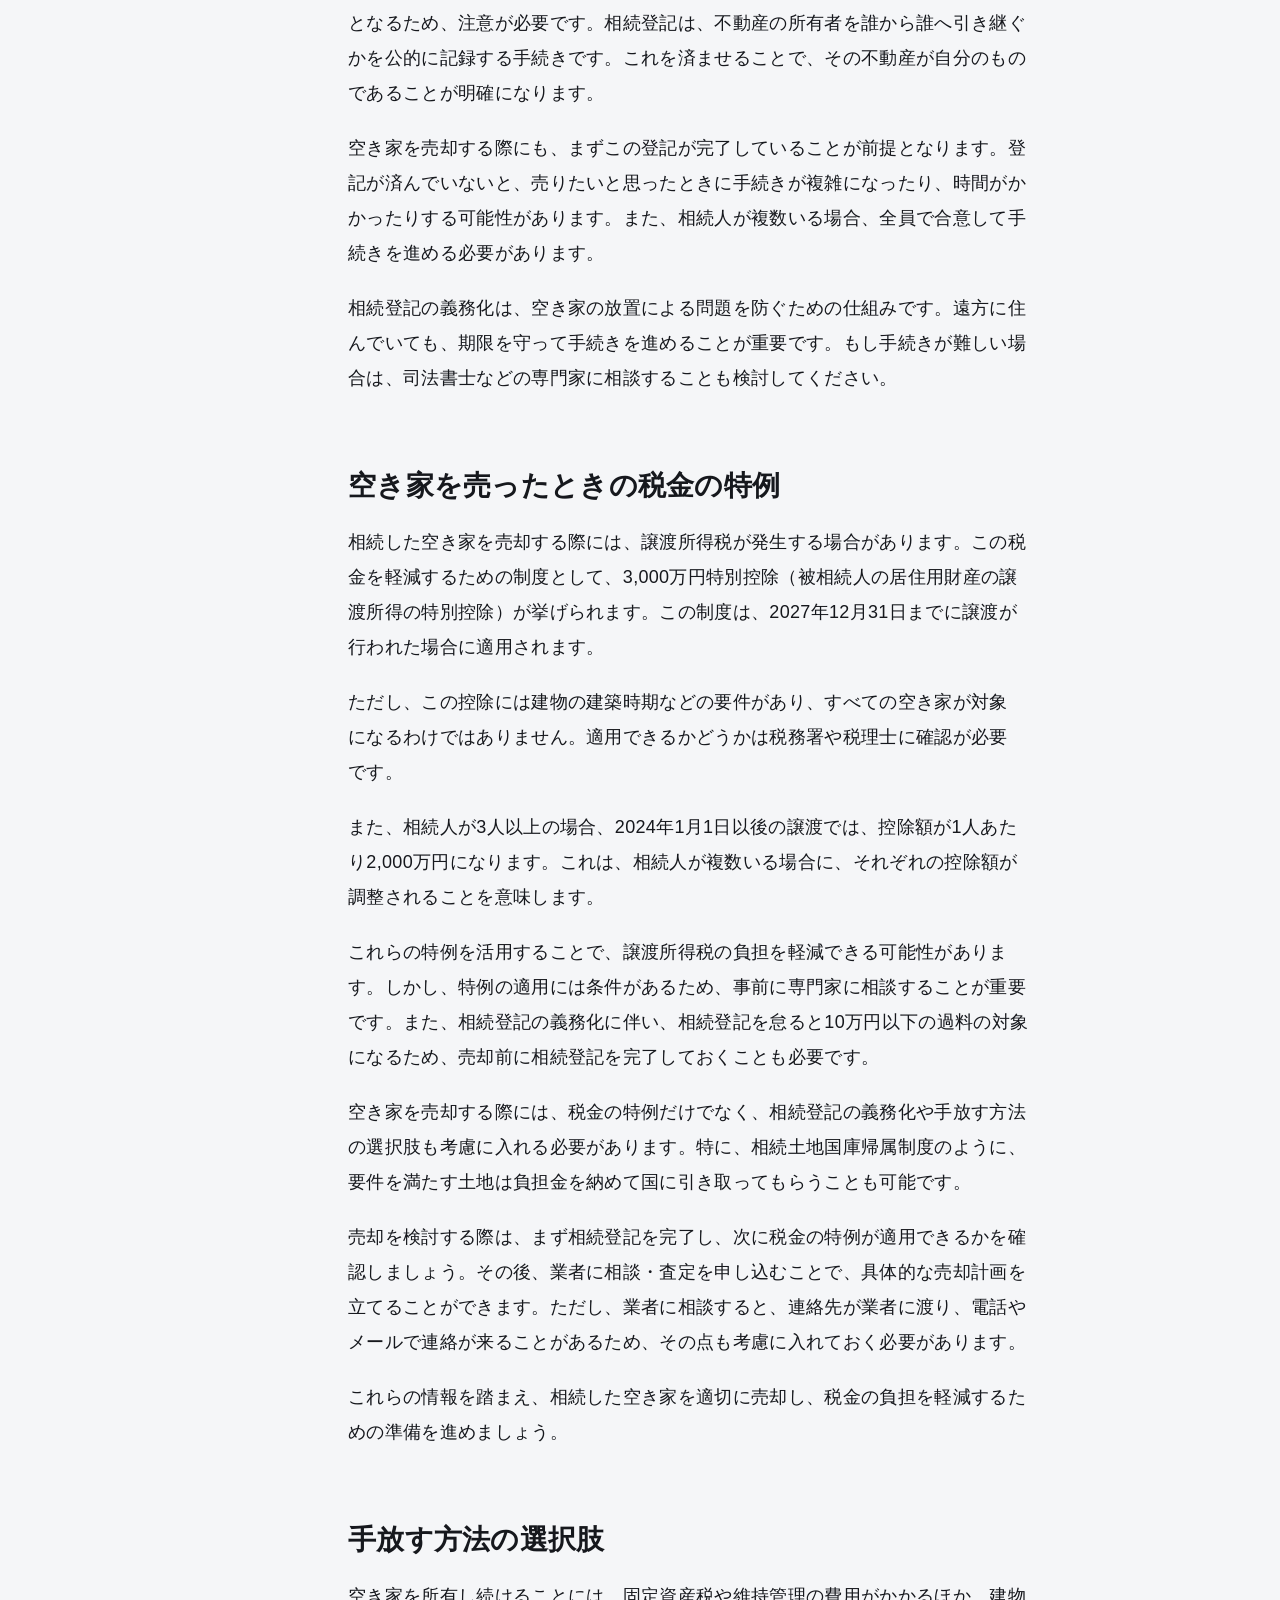
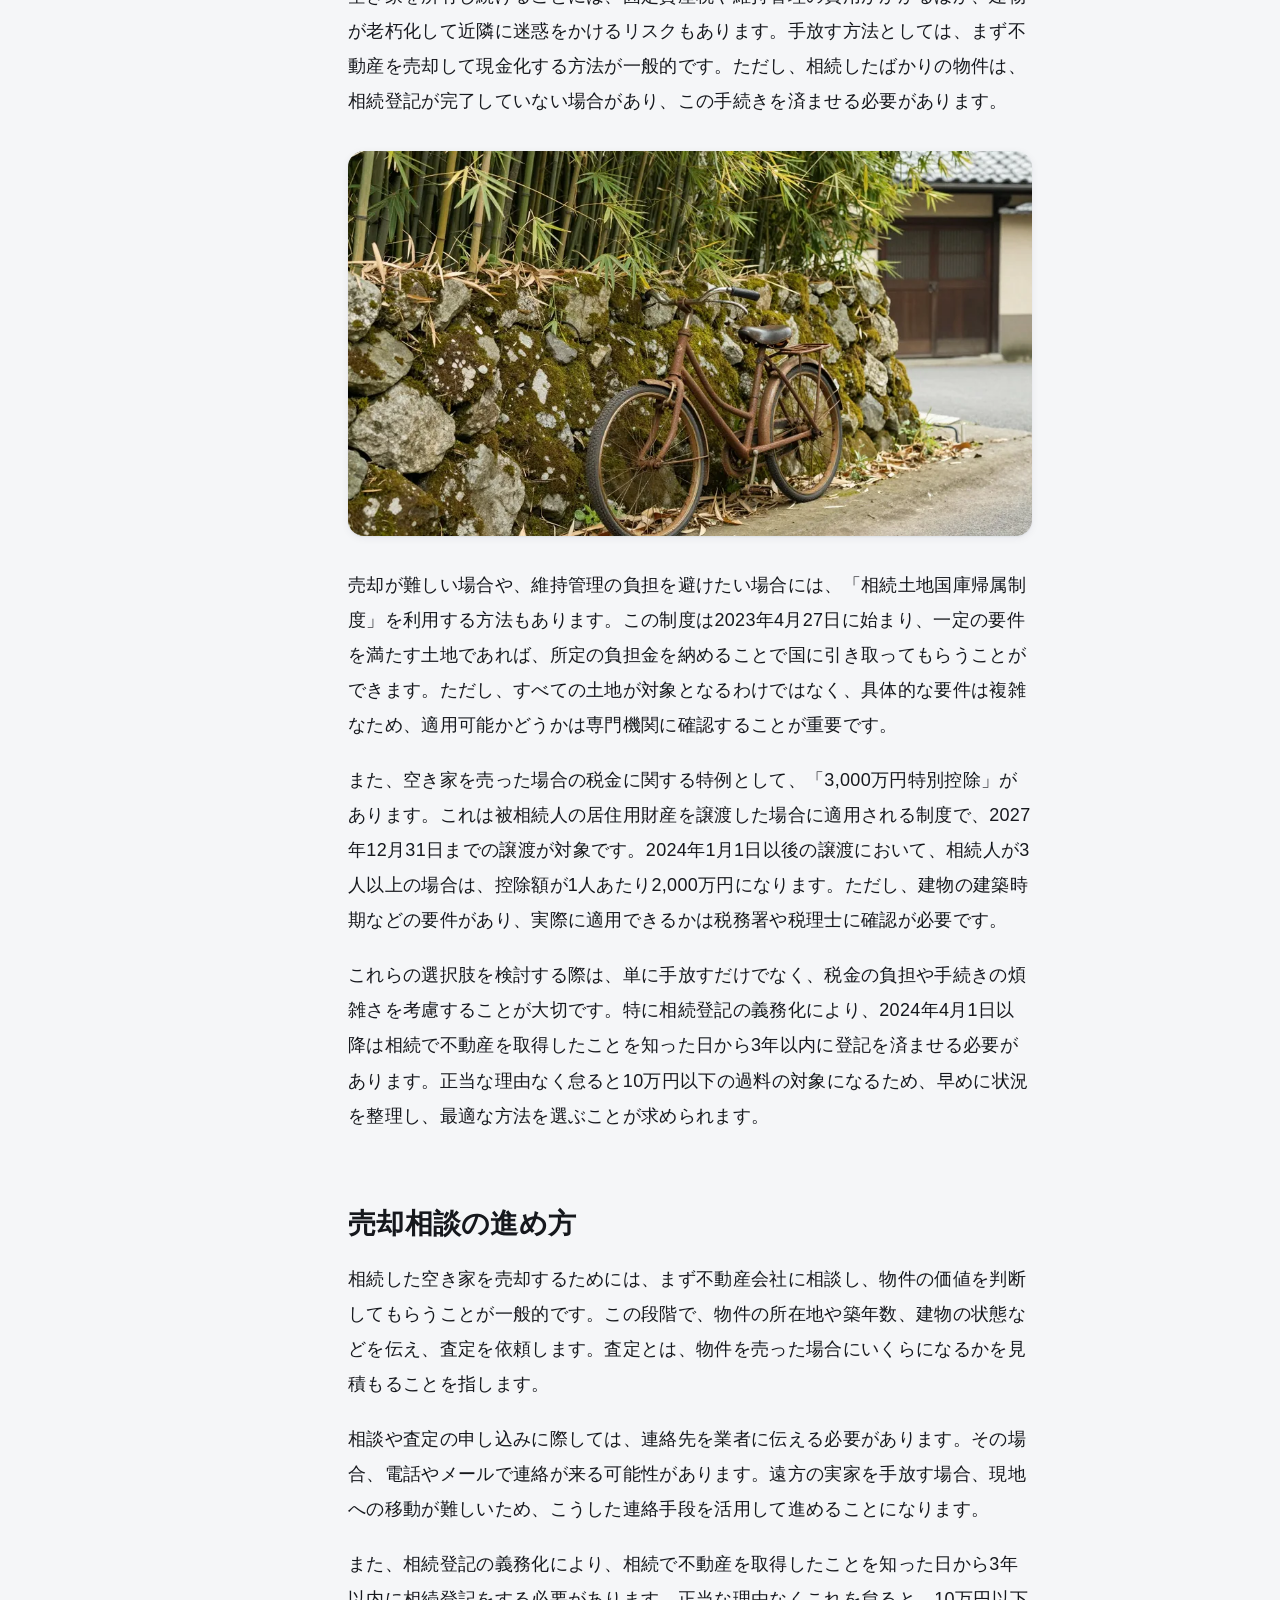
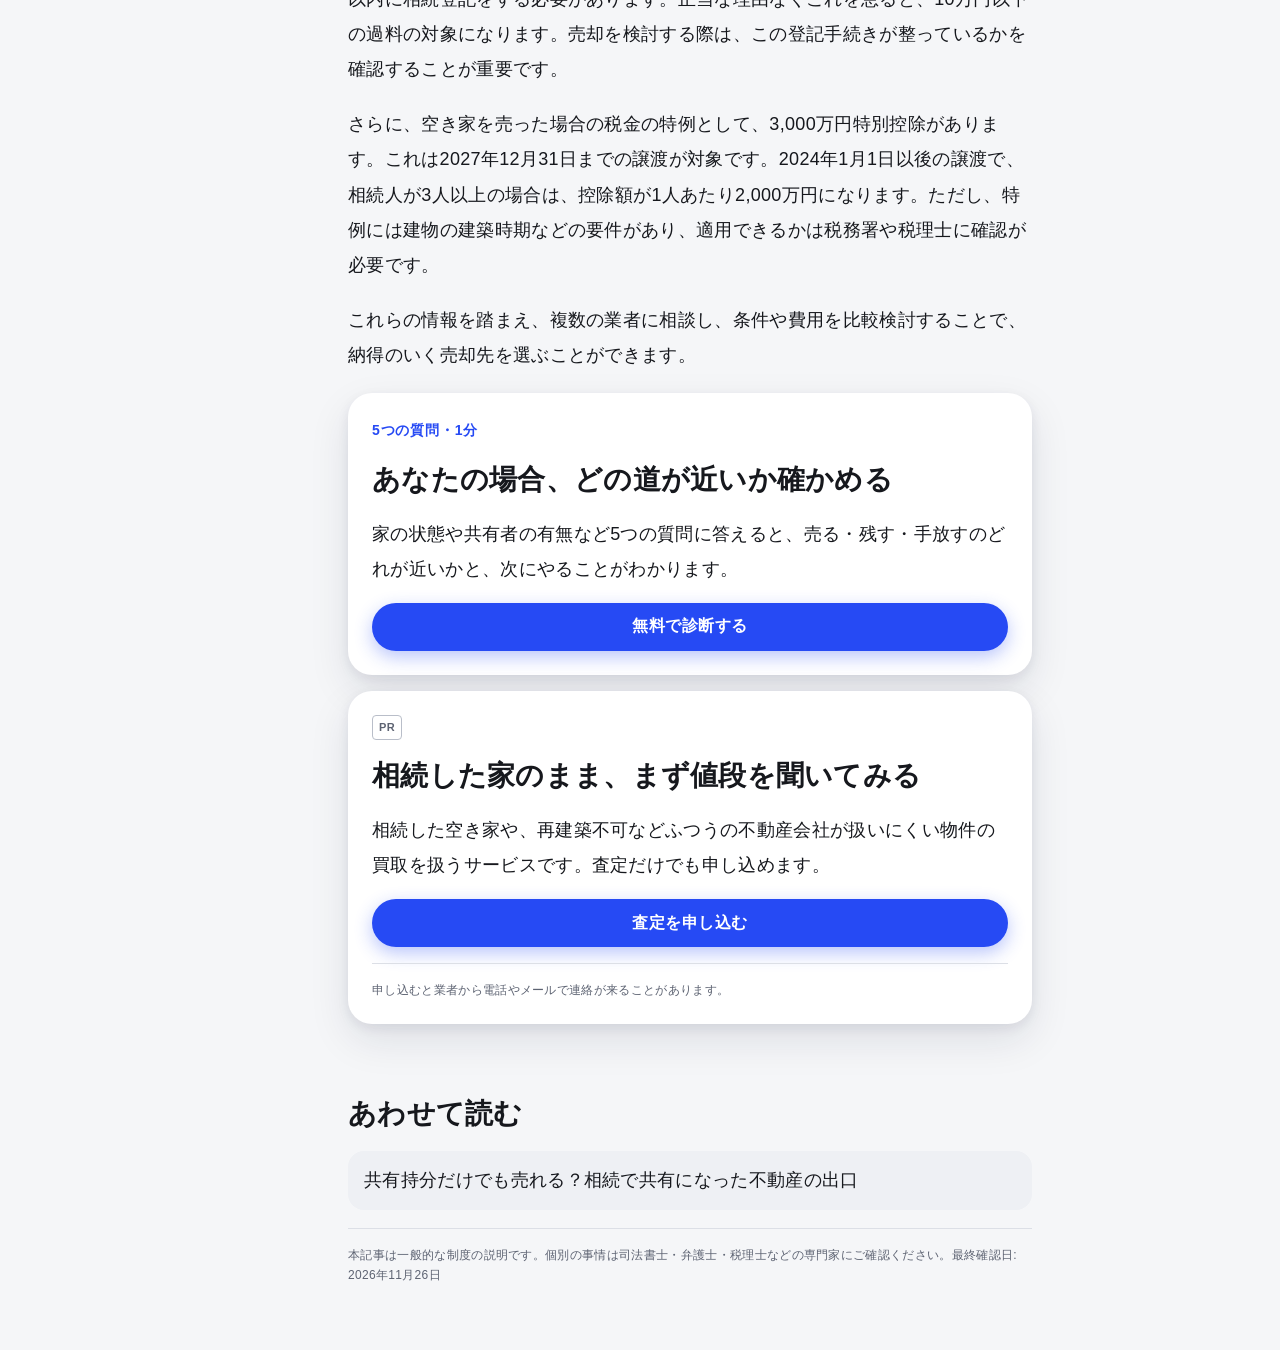
==== commit 9560a32c: "blog: 関連記事・一覧を更新 site_publish.py (local_writer)" ====
--- a/blog/akiya-souzoku/index.html
+++ b/blog/akiya-souzoku/index.html
@@ -1,7 +1,7 @@
 <!doctype html>
 <html lang="ja"><head><meta charset="utf-8"><meta name="viewport" content="width=device-width,initial-scale=1">
 <title>相続した空き家、放置するとどうなる？売却前に知っておくこと</title><meta name="description" content="相続した実家を空き家のまま置くと何が起きるか。固定資産税・管理の手間・相続登記の義務化と、売却前に確認しておくことをまとめました。">
-<link rel="canonical" href="https://souzoku.clawtechjp.com/blog/akiya-souzoku/"><meta property="og:type" content="article"><meta property="og:title" content="相続した空き家、放置するとどうなる？売却前に知っておくこと"><meta property="og:url" content="https://souzoku.clawtechjp.com/blog/akiya-souzoku/"><meta property="og:description" content="相続した実家を空き家のまま置くと何が起きるか。固定資産税・管理の手間・相続登記の義務化と、売却前に確認しておくことをまとめました。"><meta property="og:site_name" content="相続した家と土地 どうする診断"><link rel="icon" href="/favicon.ico"><meta property="og:image" content="https://souzoku.clawtechjp.com/blog/akiya-souzoku/img/hero.jpg"><meta name="twitter:card" content="summary_large_image"><script type="application/ld+json">{"@context": "https://schema.org", "@graph": [{"@type": "Article", "headline": "相続した空き家、放置するとどうなる？売却前に知っておくこと", "description": "相続した実家を空き家のまま置くと何が起きるか。固定資産税・管理の手間・相続登記の義務化と、売却前に確認しておくことをまとめました。", "image": ["https://souzoku.clawtechjp.com/blog/akiya-souzoku/img/hero.jpg"], "datePublished": "2026-11-20", "dateModified": "2026-11-20", "author": {"@type": "Organization", "name": "ClawTech", "url": "https://clawtechjp.com/"}, "mainEntityOfPage": "https://souzoku.clawtechjp.com/blog/akiya-souzoku/", "inLanguage": "ja"}, {"@type": "BreadcrumbList", "itemListElement": [{"@type": "ListItem", "position": 1, "name": "相続した家と土地 どうする診断", "item": "https://souzoku.clawtechjp.com/"}, {"@type": "ListItem", "position": 2, "name": "相続した空き家、放置するとどうなる？売却前に知っておくこと", "item": "https://souzoku.clawtechjp.com/blog/akiya-souzoku/"}]}]}</script><script async src="https://www.googletagmanager.com/gtag/js?id=G-RZ1TP2K3N0"></script><script>window.dataLayer=window.dataLayer||[];function gtag(){dataLayer.push(arguments);}gtag('js',new Date());gtag('config','G-RZ1TP2K3N0');</script>
+<link rel="canonical" href="https://souzoku.clawtechjp.com/blog/akiya-souzoku/"><meta property="og:type" content="article"><meta property="og:title" content="相続した空き家、放置するとどうなる？売却前に知っておくこと"><meta property="og:url" content="https://souzoku.clawtechjp.com/blog/akiya-souzoku/"><meta property="og:description" content="相続した実家を空き家のまま置くと何が起きるか。固定資産税・管理の手間・相続登記の義務化と、売却前に確認しておくことをまとめました。"><meta property="og:site_name" content="相続した家と土地 どうする診断"><link rel="icon" href="/favicon.ico"><meta property="og:image" content="https://souzoku.clawtechjp.com/blog/akiya-souzoku/img/hero.jpg"><meta name="twitter:card" content="summary_large_image"><script type="application/ld+json">{"@context": "https://schema.org", "@graph": [{"@type": "Article", "headline": "相続した空き家、放置するとどうなる？売却前に知っておくこと", "description": "相続した実家を空き家のまま置くと何が起きるか。固定資産税・管理の手間・相続登記の義務化と、売却前に確認しておくことをまとめました。", "image": ["https://souzoku.clawtechjp.com/blog/akiya-souzoku/img/hero.jpg"], "datePublished": "2026-11-26", "dateModified": "2026-11-26", "author": {"@type": "Organization", "name": "ClawTech", "url": "https://clawtechjp.com/"}, "mainEntityOfPage": "https://souzoku.clawtechjp.com/blog/akiya-souzoku/", "inLanguage": "ja"}, {"@type": "BreadcrumbList", "itemListElement": [{"@type": "ListItem", "position": 1, "name": "相続した家と土地 どうする診断", "item": "https://souzoku.clawtechjp.com/"}, {"@type": "ListItem", "position": 2, "name": "相続した空き家、放置するとどうなる？売却前に知っておくこと", "item": "https://souzoku.clawtechjp.com/blog/akiya-souzoku/"}]}]}</script><script async src="https://www.googletagmanager.com/gtag/js?id=G-RZ1TP2K3N0"></script><script>window.dataLayer=window.dataLayer||[];function gtag(){dataLayer.push(arguments);}gtag('js',new Date());gtag('config','G-RZ1TP2K3N0');</script>
 <link rel="stylesheet" href="/ui/ct-ui.css">
 </head>
 <body>
@@ -18,6 +18,7 @@
 <li><a href="#s4">売却相談の進め方</a></li></ol></nav>
 <article class="ct-body">
 <p>また、空き家を売却する際には、期限付きの税制優遇や、国に土地を引き取ってもらう制度といった選択肢も存在します。この記事では、相続した空き家を放置することへの影響や、売却前に確認すべきポイントを整理します。</p>
+<p class="ct-inline-cta"><b>あなたの場合、どの道が近いか確かめる</b> → <a href="/" onclick="if(window.gtag)gtag('event','internal_click',{src:'akiya-souzoku',to:'hub_inline'})">無料で診断する</a></p>
 
 <h2 id="s1">相続登記の義務化</h2>
 <p>2024年4月1日から、相続登記の申請が義務化されました。これにより、相続で不動産を取得したことを知った日から3年以内に、相続登記をする必要があります。もし正当な理由なくこの手続きを怠ると、10万円以下の過料の対象になります。</p>
@@ -48,6 +49,6 @@
 <aside class="ct-panel ct-panel--raised ct-cta-card" aria-label="診断"><p class="ct-eyebrow">5つの質問・1分</p><h2 class="ct-h3">あなたの場合、どの道が近いか確かめる</h2><p>家の状態や共有者の有無など5つの質問に答えると、売る・残す・手放すのどれが近いかと、次にやることがわかります。</p><a class="ct-btn ct-btn--primary" href="/" onclick="if(window.gtag)gtag('event','internal_click',{src:'akiya-souzoku',to:'hub'})">無料で診断する</a></aside>
 <aside class="ct-panel ct-panel--raised ct-cta-card" aria-label="相談先"><span class="ct-pr">PR</span><h2 class="ct-h3">相続した家のまま、まず値段を聞いてみる</h2><p>相続した空き家や、再建築不可などふつうの不動産会社が扱いにくい物件の買取を扱うサービスです。査定だけでも申し込めます。</p><a class="ct-btn ct-btn--primary" href="https://px.a8.net/svt/ejp?a8mat=4BA7XB+3XP8AQ+56AO+HV7V6" rel="sponsored noopener" target="_blank" onclick="if(window.gtag)gtag('event','site_click',{place:'article',article:'akiya-souzoku',pid:'s00000024144003'})">査定を申し込む</a><p class="ct-note">申し込むと業者から電話やメールで連絡が来ることがあります。</p></aside>
 <nav class="ct-related" aria-label="あわせて読む"><h2 class="ct-h3">あわせて読む</h2><ul><li><a href="/blog/kyoyu-mochibun/" onclick="if(window.gtag)gtag('event','internal_click',{src:'akiya-souzoku',to:'kyoyu-mochibun'})">共有持分だけでも売れる？相続で共有になった不動産の出口</a></li></ul></nav>
-<p class="ct-note">本記事は一般的な制度の説明です。個別の事情は司法書士・弁護士・税理士などの専門家にご確認ください。最終確認日: 2026年11月20日</p>
+<p class="ct-note">本記事は一般的な制度の説明です。個別の事情は司法書士・弁護士・税理士などの専門家にご確認ください。最終確認日: 2026年11月26日</p>
 </article></div></main>
 </body></html>
--- a/ui/ct-ui.css
+++ b/ui/ct-ui.css
@@ -254,6 +254,11 @@
 .ct-figure figcaption { margin-top: var(--ct-s-2); }
 .ct-callout { background: var(--ct-accent-soft); border-radius: var(--ct-r-md); padding: var(--ct-s-4) var(--ct-s-5); font-size: var(--ct-fs-md); }
 .ct-callout b { color: var(--ct-accent); display: block; margin-bottom: 4px; }
+
+/* 導入直後の1行診断リンク(A5-2: 入口が本文の最後まで無かった対策) */
+.ct-inline-cta { background: var(--ct-accent-soft); border-radius: var(--ct-r-md); padding: var(--ct-s-3) var(--ct-s-5); font-size: var(--ct-fs-sm); }
+.ct-inline-cta a { color: var(--ct-accent); font-weight: 700; text-decoration: none; }
+.ct-inline-cta a:hover { text-decoration: underline; }
 
 /* 相談への導線(本文の後に1か所だけ) */
 .ct-cta-card { display: grid; gap: var(--ct-s-4); }
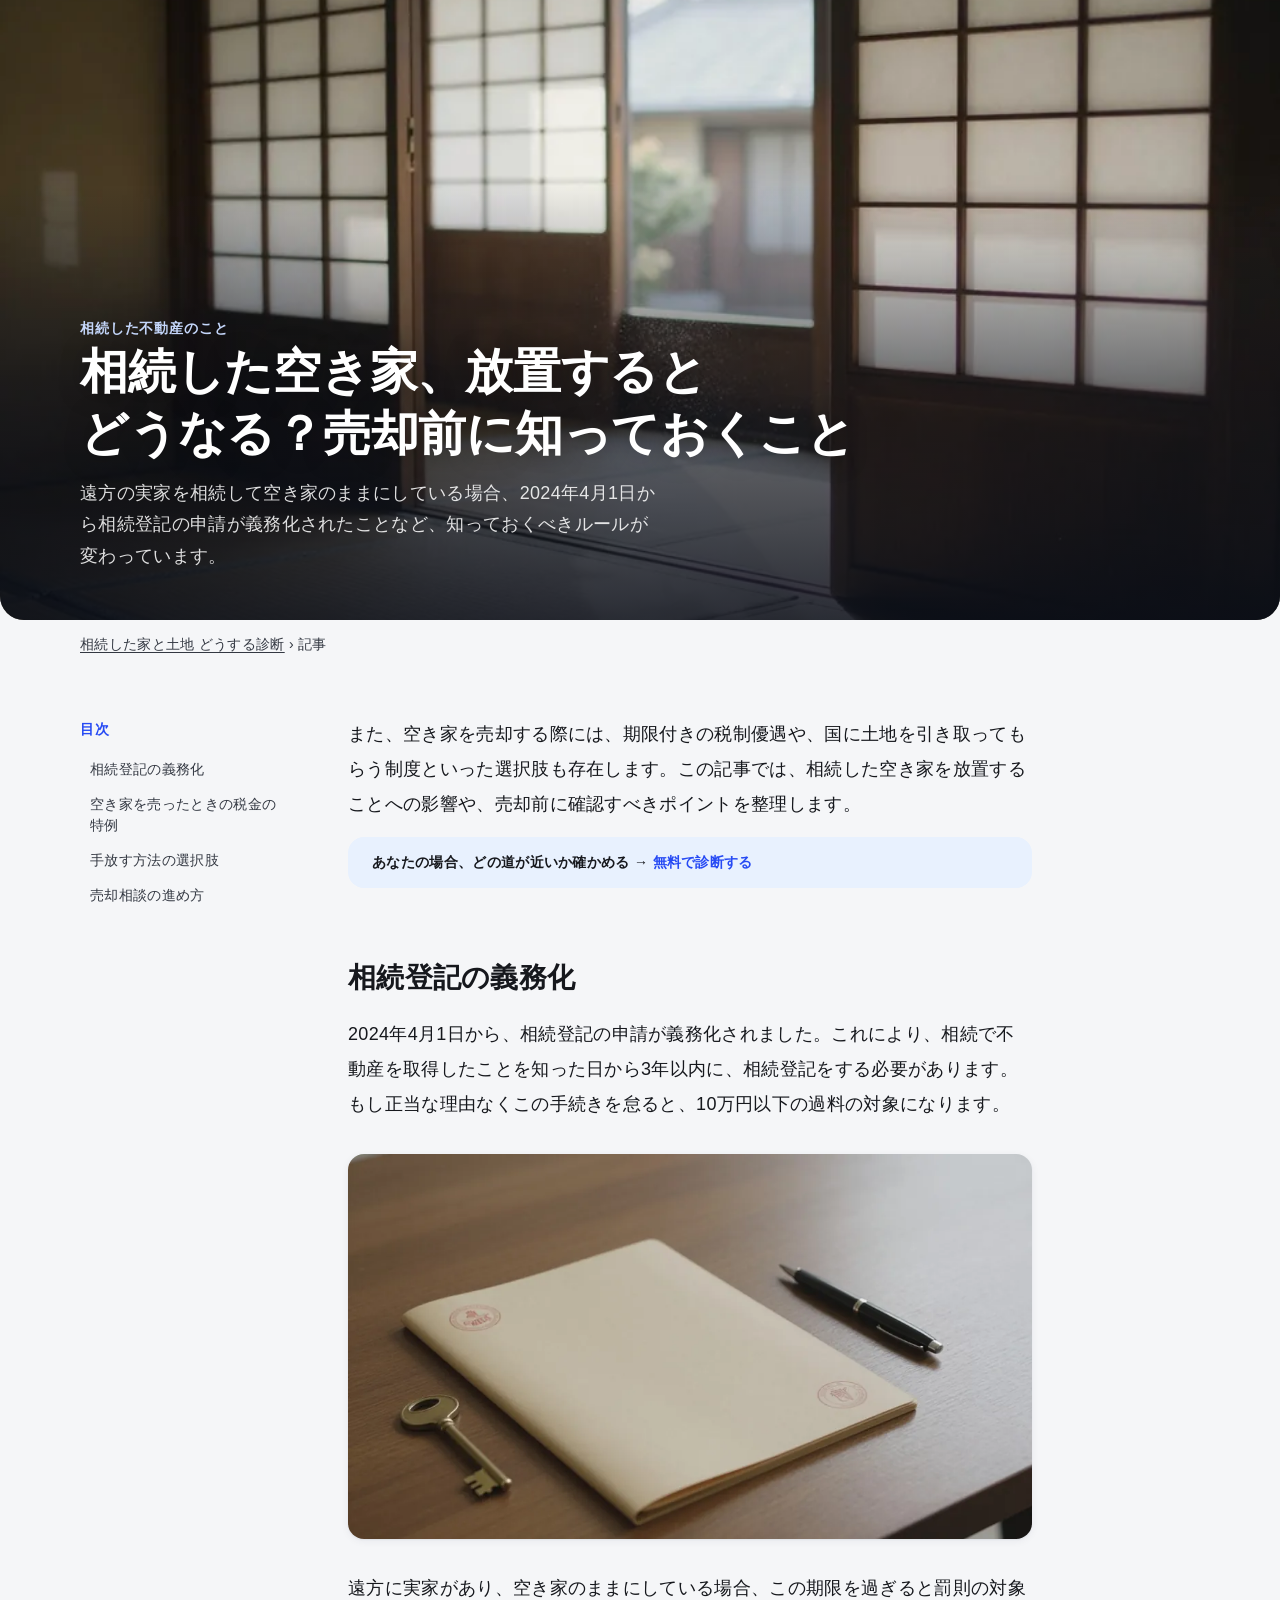
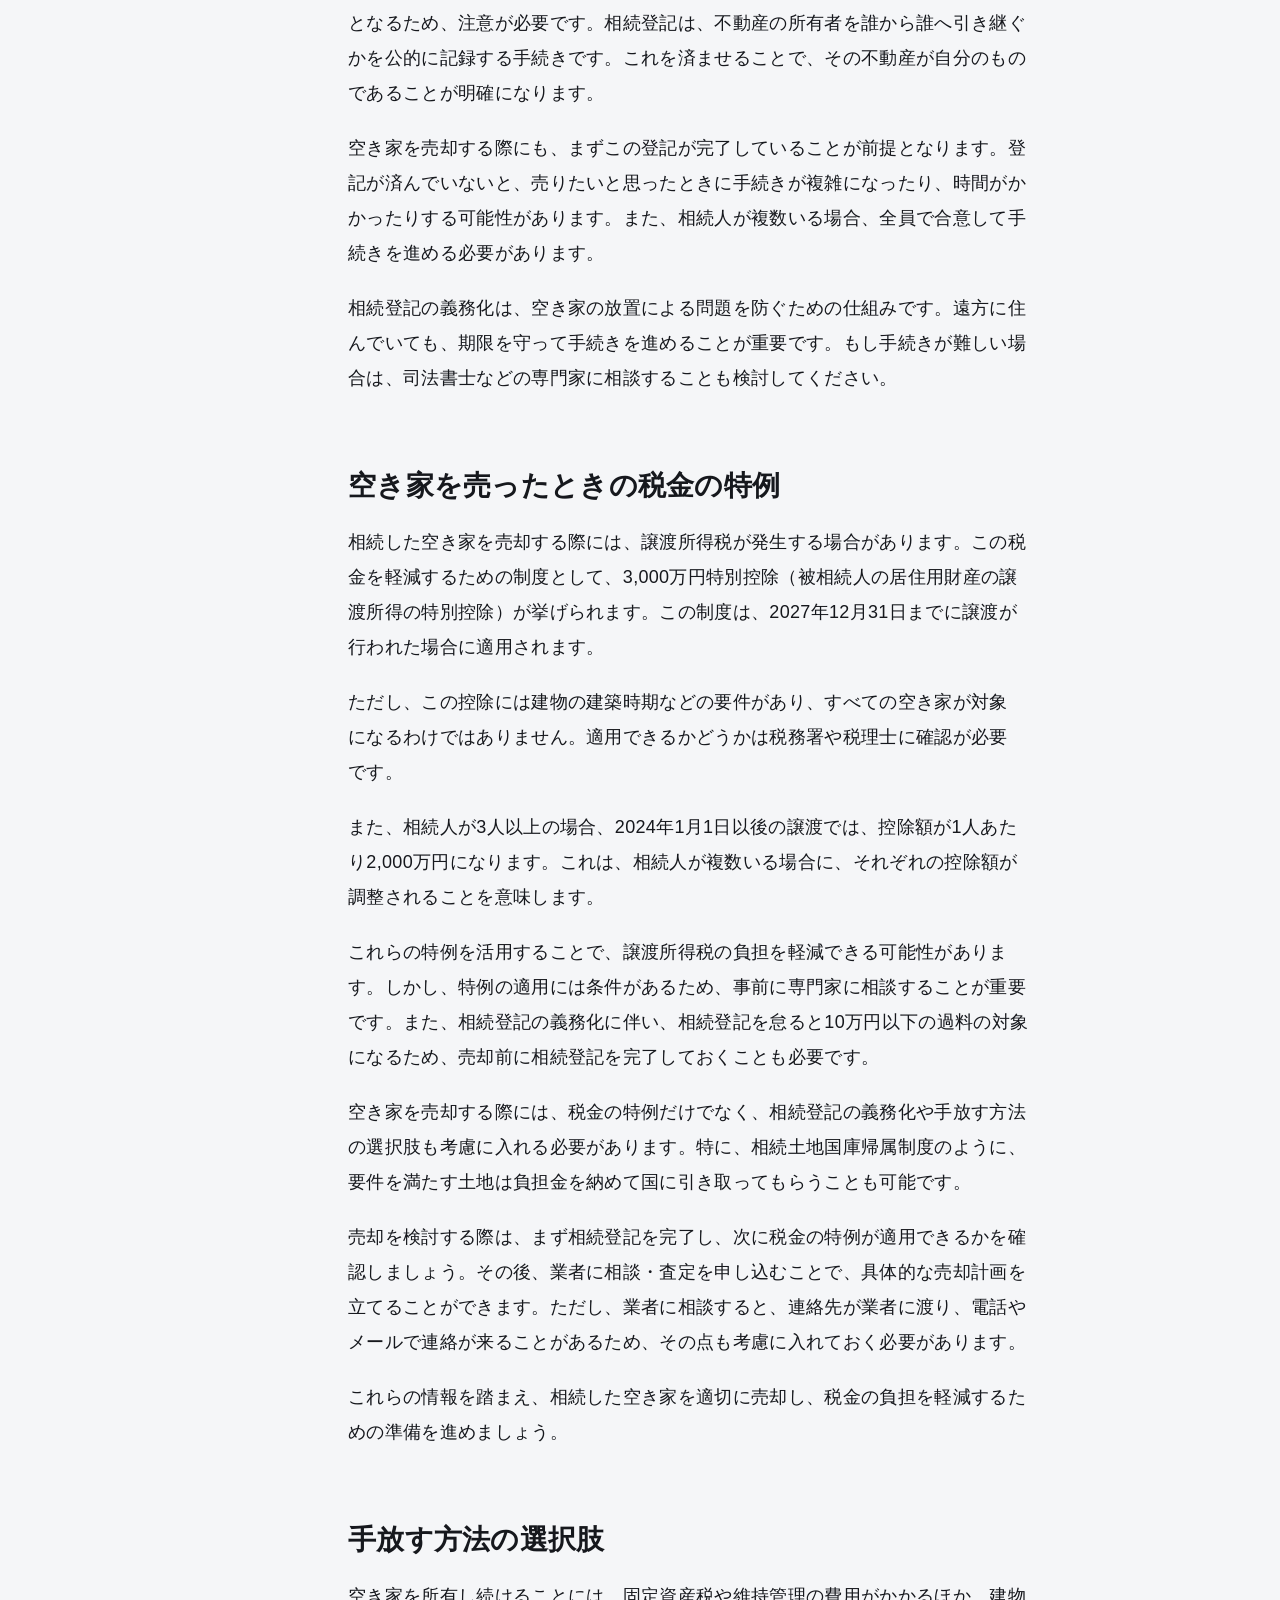
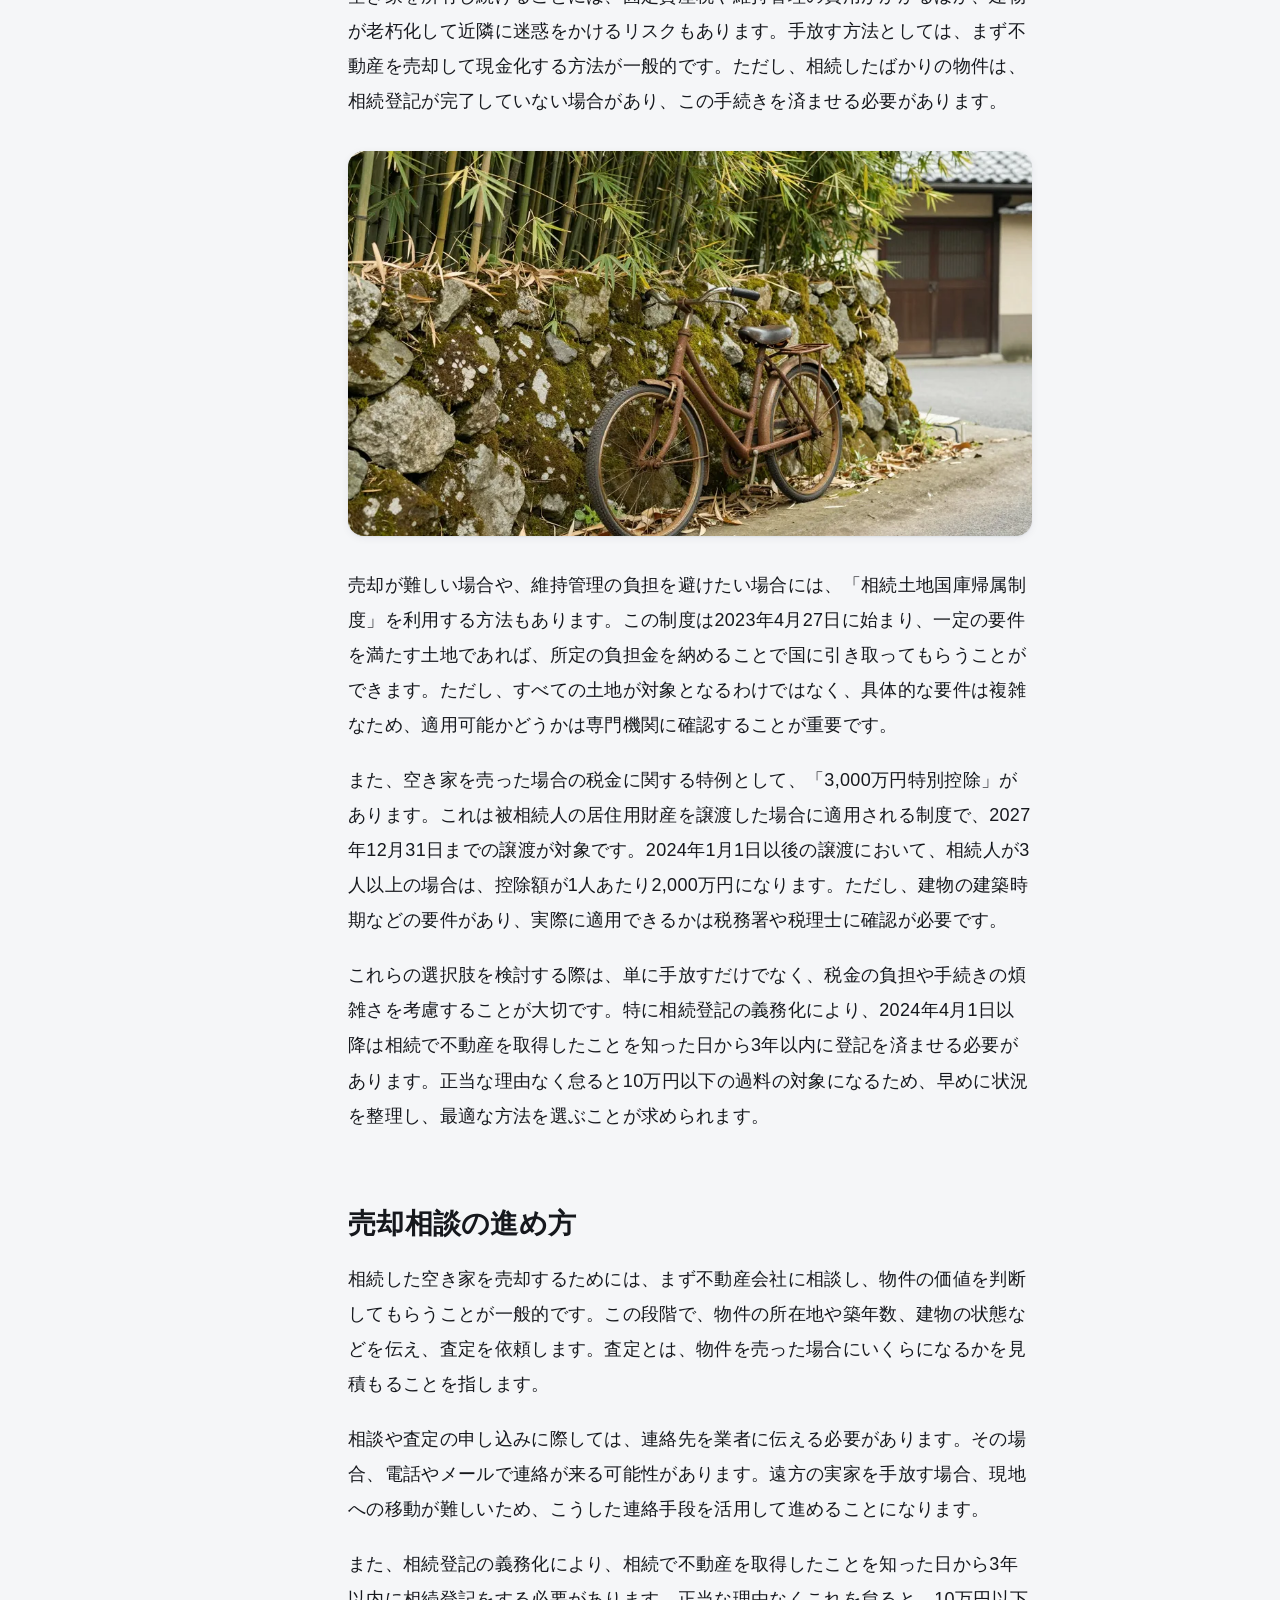
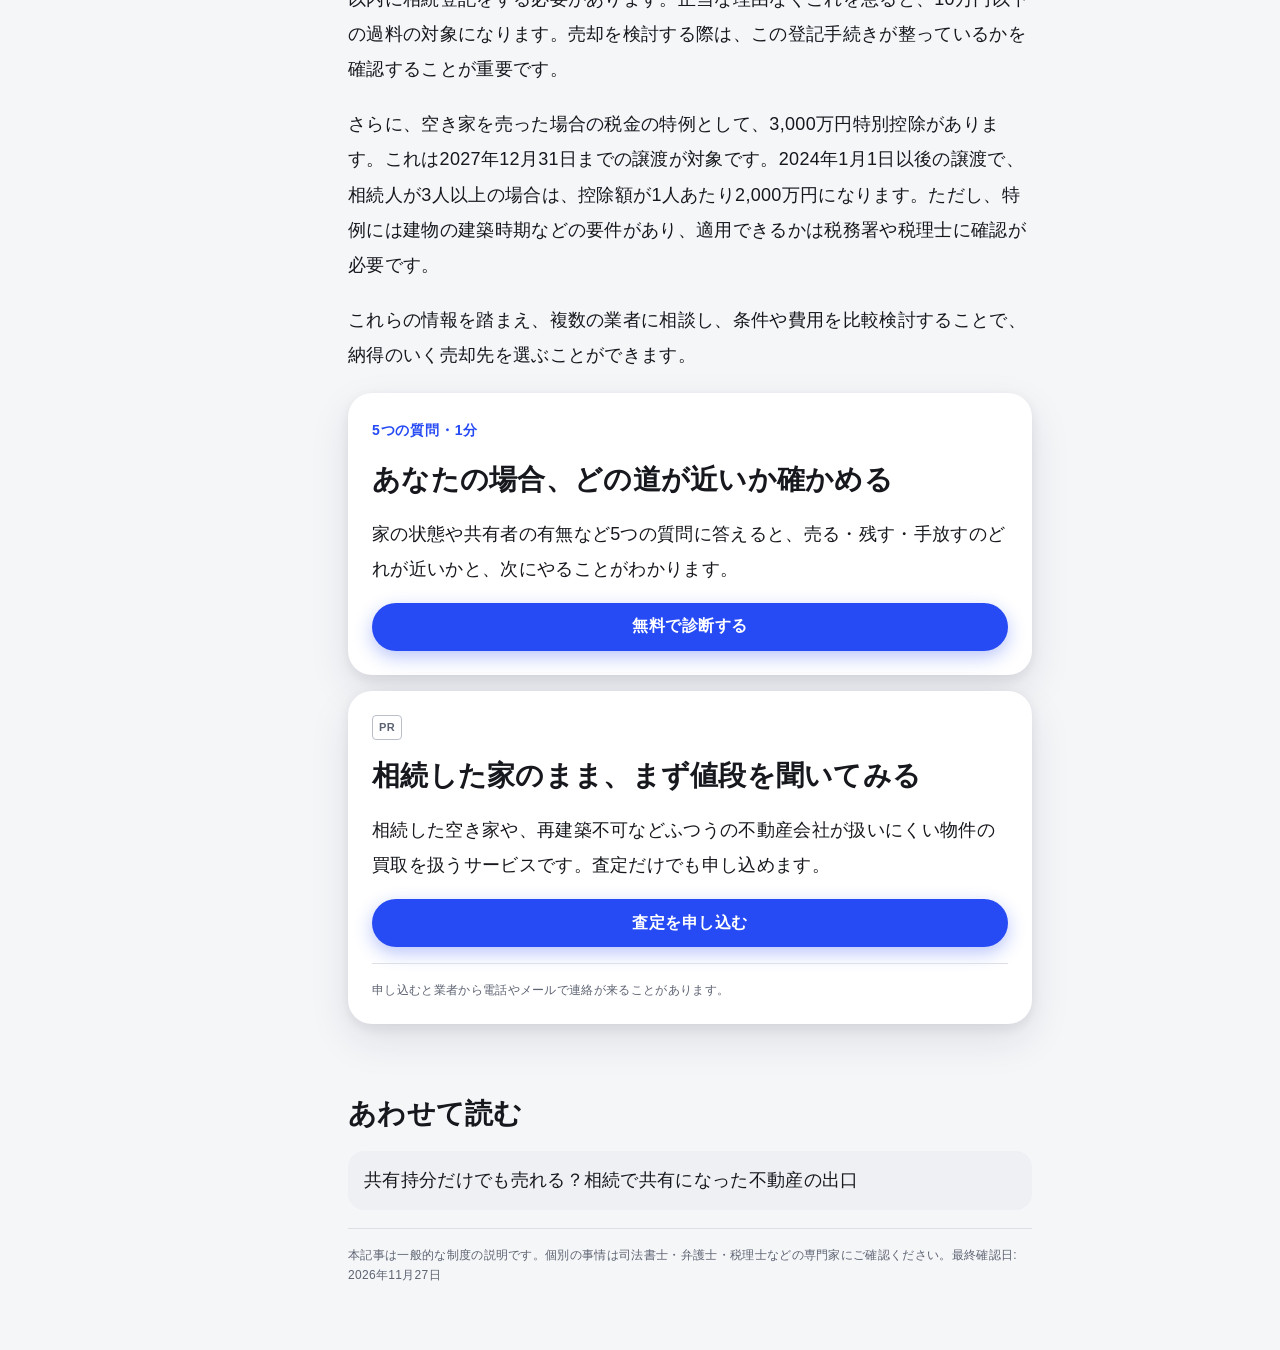
==== commit fb013fa4: "blog: 関連記事・一覧を更新 site_publish.py (local_writer)" ====
--- a/blog/akiya-souzoku/index.html
+++ b/blog/akiya-souzoku/index.html
@@ -1,7 +1,7 @@
 <!doctype html>
 <html lang="ja"><head><meta charset="utf-8"><meta name="viewport" content="width=device-width,initial-scale=1">
 <title>相続した空き家、放置するとどうなる？売却前に知っておくこと</title><meta name="description" content="相続した実家を空き家のまま置くと何が起きるか。固定資産税・管理の手間・相続登記の義務化と、売却前に確認しておくことをまとめました。">
-<link rel="canonical" href="https://souzoku.clawtechjp.com/blog/akiya-souzoku/"><meta property="og:type" content="article"><meta property="og:title" content="相続した空き家、放置するとどうなる？売却前に知っておくこと"><meta property="og:url" content="https://souzoku.clawtechjp.com/blog/akiya-souzoku/"><meta property="og:description" content="相続した実家を空き家のまま置くと何が起きるか。固定資産税・管理の手間・相続登記の義務化と、売却前に確認しておくことをまとめました。"><meta property="og:site_name" content="相続した家と土地 どうする診断"><link rel="icon" href="/favicon.ico"><meta property="og:image" content="https://souzoku.clawtechjp.com/blog/akiya-souzoku/img/hero.jpg"><meta name="twitter:card" content="summary_large_image"><script type="application/ld+json">{"@context": "https://schema.org", "@graph": [{"@type": "Article", "headline": "相続した空き家、放置するとどうなる？売却前に知っておくこと", "description": "相続した実家を空き家のまま置くと何が起きるか。固定資産税・管理の手間・相続登記の義務化と、売却前に確認しておくことをまとめました。", "image": ["https://souzoku.clawtechjp.com/blog/akiya-souzoku/img/hero.jpg"], "datePublished": "2026-11-26", "dateModified": "2026-11-26", "author": {"@type": "Organization", "name": "ClawTech", "url": "https://clawtechjp.com/"}, "mainEntityOfPage": "https://souzoku.clawtechjp.com/blog/akiya-souzoku/", "inLanguage": "ja"}, {"@type": "BreadcrumbList", "itemListElement": [{"@type": "ListItem", "position": 1, "name": "相続した家と土地 どうする診断", "item": "https://souzoku.clawtechjp.com/"}, {"@type": "ListItem", "position": 2, "name": "相続した空き家、放置するとどうなる？売却前に知っておくこと", "item": "https://souzoku.clawtechjp.com/blog/akiya-souzoku/"}]}]}</script><script async src="https://www.googletagmanager.com/gtag/js?id=G-RZ1TP2K3N0"></script><script>window.dataLayer=window.dataLayer||[];function gtag(){dataLayer.push(arguments);}gtag('js',new Date());gtag('config','G-RZ1TP2K3N0');</script>
+<link rel="canonical" href="https://souzoku.clawtechjp.com/blog/akiya-souzoku/"><meta property="og:type" content="article"><meta property="og:title" content="相続した空き家、放置するとどうなる？売却前に知っておくこと"><meta property="og:url" content="https://souzoku.clawtechjp.com/blog/akiya-souzoku/"><meta property="og:description" content="相続した実家を空き家のまま置くと何が起きるか。固定資産税・管理の手間・相続登記の義務化と、売却前に確認しておくことをまとめました。"><meta property="og:site_name" content="相続した家と土地 どうする診断"><link rel="icon" href="/favicon.ico"><meta property="og:image" content="https://souzoku.clawtechjp.com/blog/akiya-souzoku/img/hero.jpg"><meta name="twitter:card" content="summary_large_image"><script type="application/ld+json">{"@context": "https://schema.org", "@graph": [{"@type": "Article", "headline": "相続した空き家、放置するとどうなる？売却前に知っておくこと", "description": "相続した実家を空き家のまま置くと何が起きるか。固定資産税・管理の手間・相続登記の義務化と、売却前に確認しておくことをまとめました。", "image": ["https://souzoku.clawtechjp.com/blog/akiya-souzoku/img/hero.jpg"], "datePublished": "2026-11-27", "dateModified": "2026-11-27", "author": {"@type": "Organization", "name": "ClawTech", "url": "https://clawtechjp.com/"}, "mainEntityOfPage": "https://souzoku.clawtechjp.com/blog/akiya-souzoku/", "inLanguage": "ja"}, {"@type": "BreadcrumbList", "itemListElement": [{"@type": "ListItem", "position": 1, "name": "相続した家と土地 どうする診断", "item": "https://souzoku.clawtechjp.com/"}, {"@type": "ListItem", "position": 2, "name": "相続した空き家、放置するとどうなる？売却前に知っておくこと", "item": "https://souzoku.clawtechjp.com/blog/akiya-souzoku/"}]}]}</script><script async src="https://www.googletagmanager.com/gtag/js?id=G-RZ1TP2K3N0"></script><script>window.dataLayer=window.dataLayer||[];function gtag(){dataLayer.push(arguments);}gtag('js',new Date());gtag('config','G-RZ1TP2K3N0');</script>
 <link rel="stylesheet" href="/ui/ct-ui.css">
 </head>
 <body>
@@ -49,6 +49,6 @@
 <aside class="ct-panel ct-panel--raised ct-cta-card" aria-label="診断"><p class="ct-eyebrow">5つの質問・1分</p><h2 class="ct-h3">あなたの場合、どの道が近いか確かめる</h2><p>家の状態や共有者の有無など5つの質問に答えると、売る・残す・手放すのどれが近いかと、次にやることがわかります。</p><a class="ct-btn ct-btn--primary" href="/" onclick="if(window.gtag)gtag('event','internal_click',{src:'akiya-souzoku',to:'hub'})">無料で診断する</a></aside>
 <aside class="ct-panel ct-panel--raised ct-cta-card" aria-label="相談先"><span class="ct-pr">PR</span><h2 class="ct-h3">相続した家のまま、まず値段を聞いてみる</h2><p>相続した空き家や、再建築不可などふつうの不動産会社が扱いにくい物件の買取を扱うサービスです。査定だけでも申し込めます。</p><a class="ct-btn ct-btn--primary" href="https://px.a8.net/svt/ejp?a8mat=4BA7XB+3XP8AQ+56AO+HV7V6" rel="sponsored noopener" target="_blank" onclick="if(window.gtag)gtag('event','site_click',{place:'article',article:'akiya-souzoku',pid:'s00000024144003'})">査定を申し込む</a><p class="ct-note">申し込むと業者から電話やメールで連絡が来ることがあります。</p></aside>
 <nav class="ct-related" aria-label="あわせて読む"><h2 class="ct-h3">あわせて読む</h2><ul><li><a href="/blog/kyoyu-mochibun/" onclick="if(window.gtag)gtag('event','internal_click',{src:'akiya-souzoku',to:'kyoyu-mochibun'})">共有持分だけでも売れる？相続で共有になった不動産の出口</a></li></ul></nav>
-<p class="ct-note">本記事は一般的な制度の説明です。個別の事情は司法書士・弁護士・税理士などの専門家にご確認ください。最終確認日: 2026年11月26日</p>
+<p class="ct-note">本記事は一般的な制度の説明です。個別の事情は司法書士・弁護士・税理士などの専門家にご確認ください。最終確認日: 2026年11月27日</p>
 </article></div></main>
 </body></html>
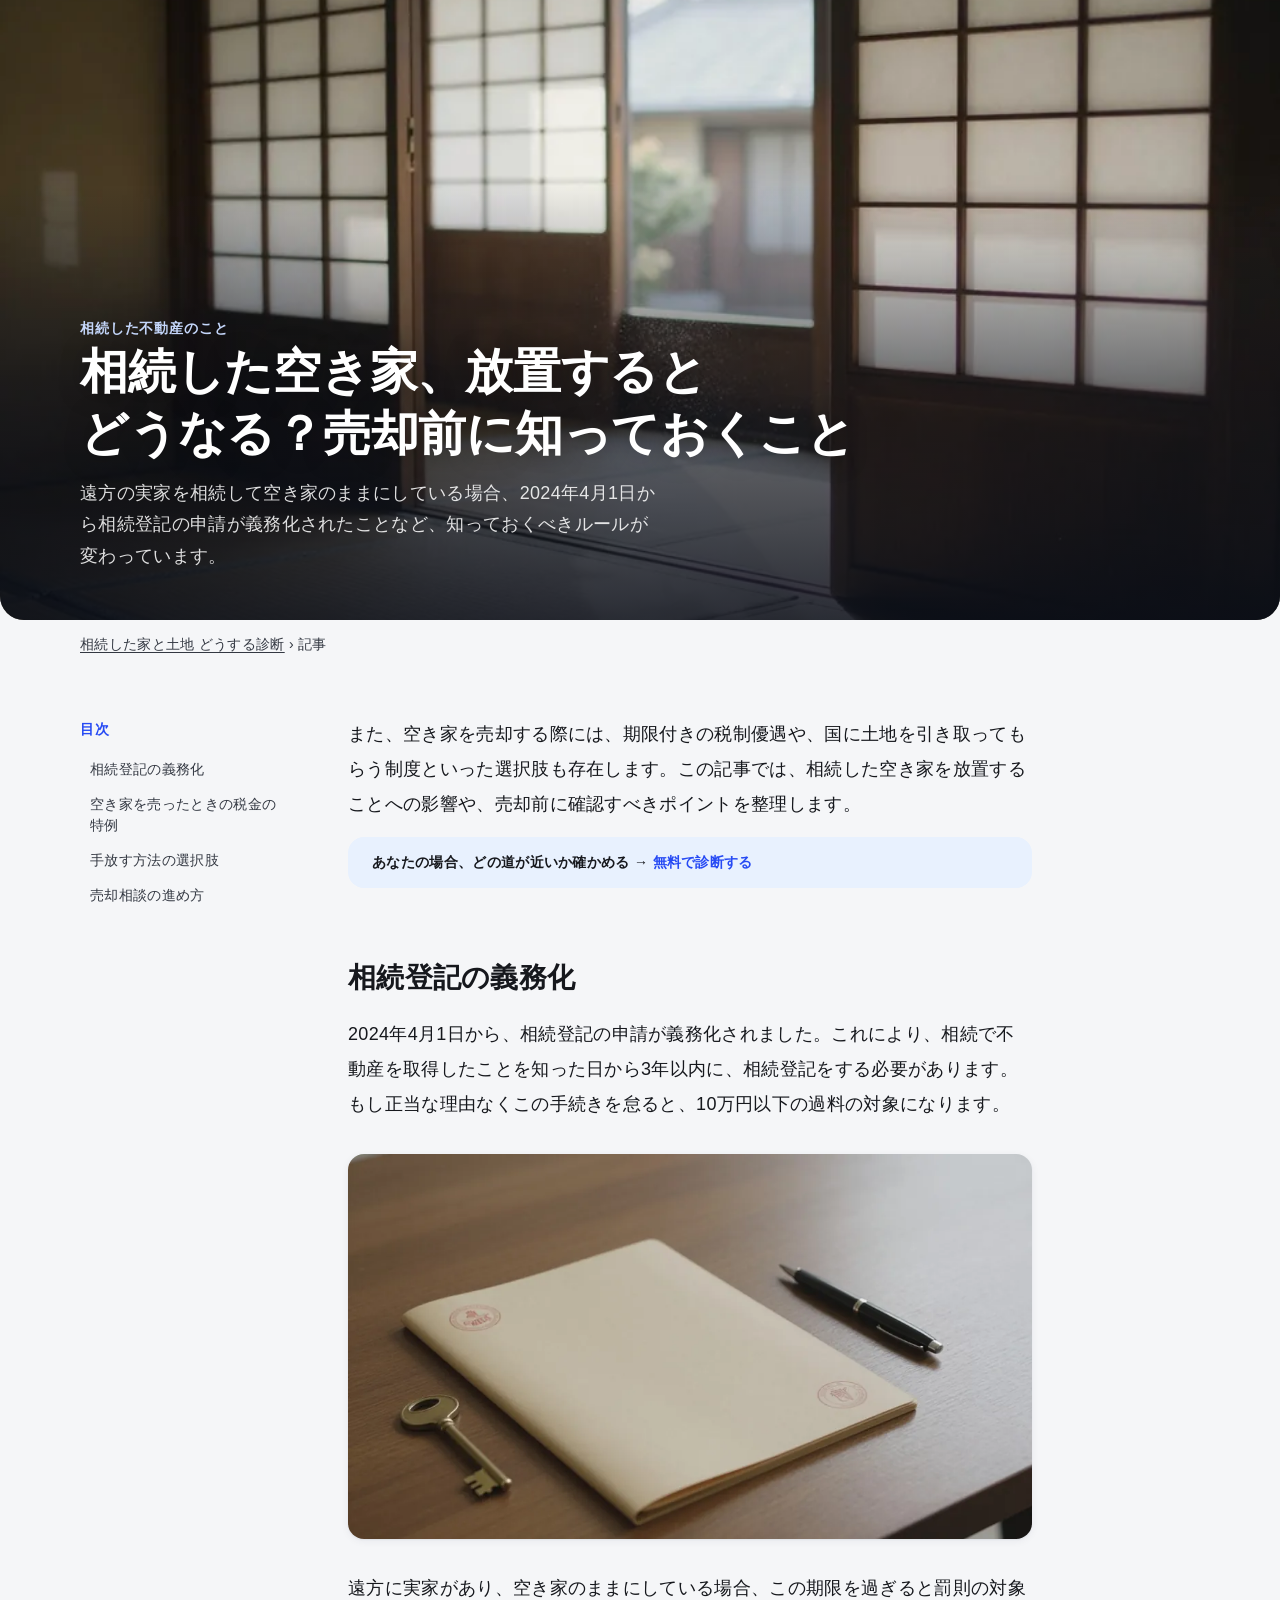
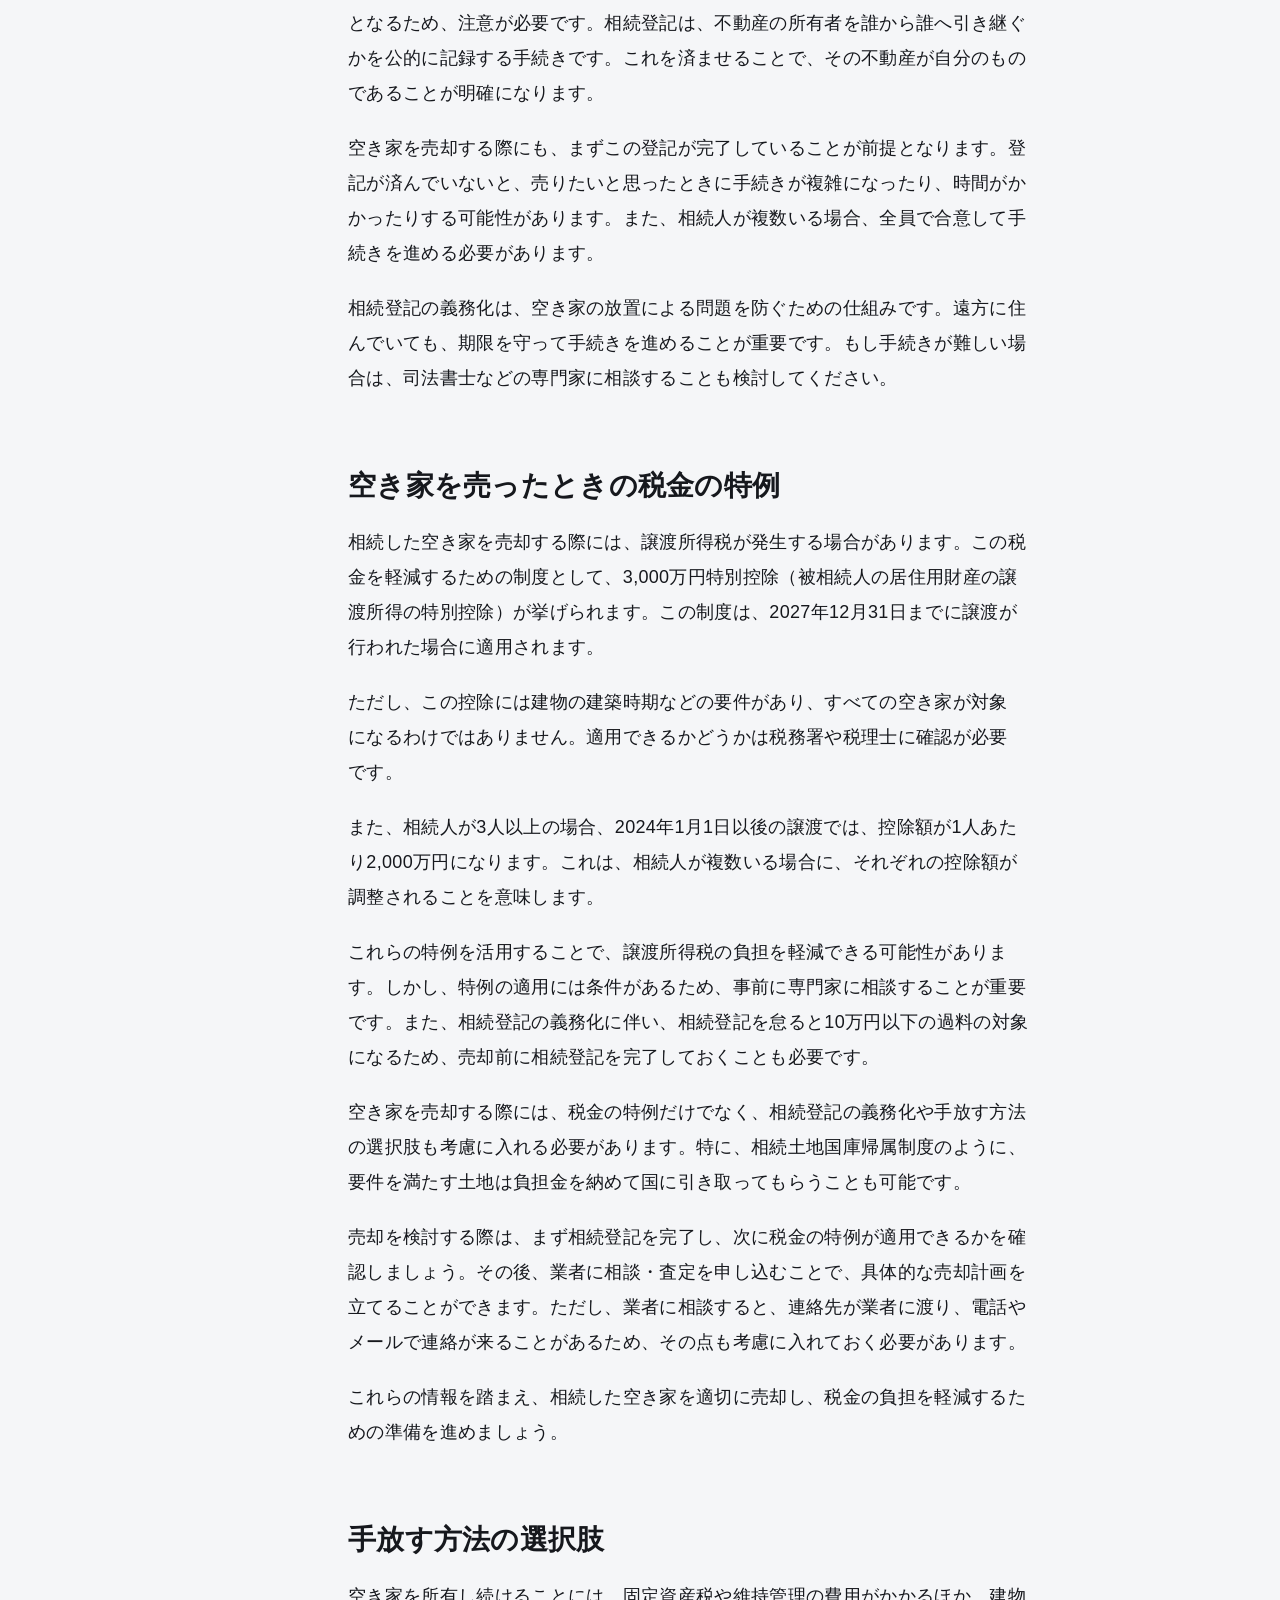
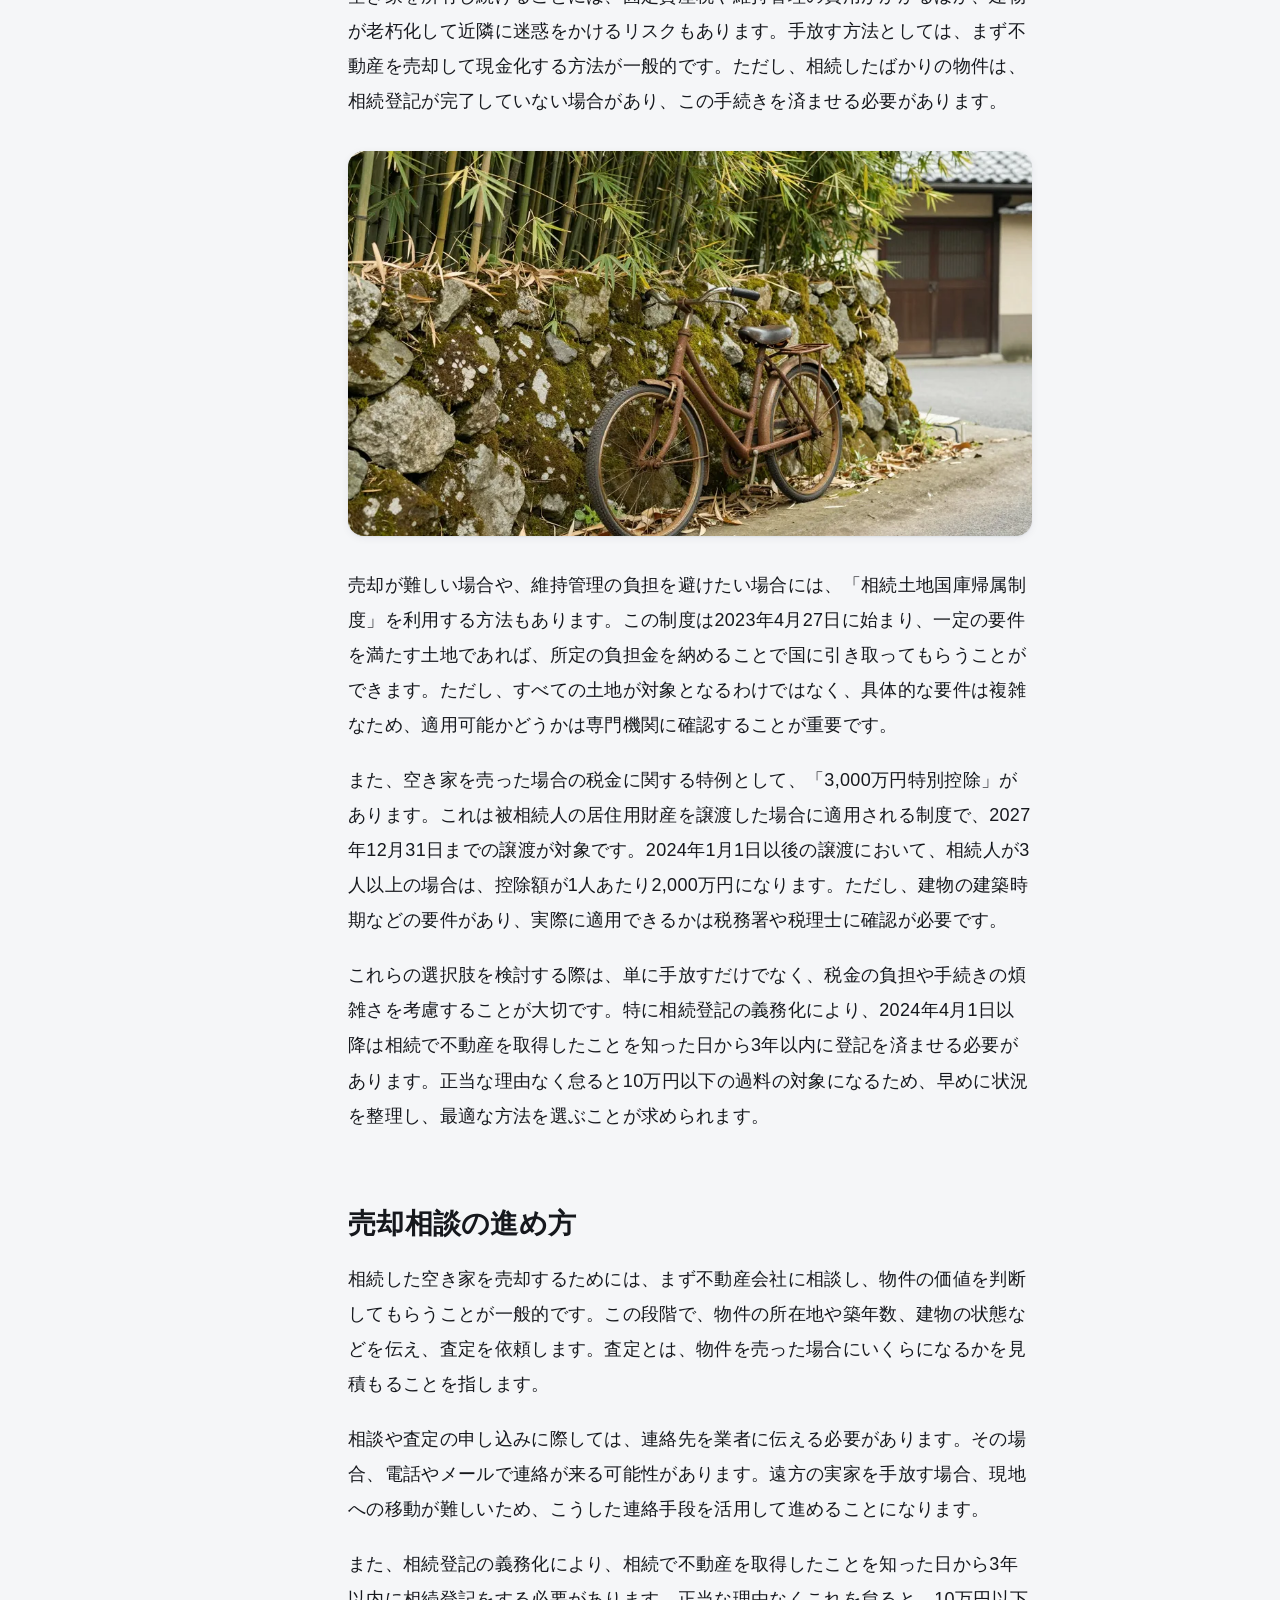
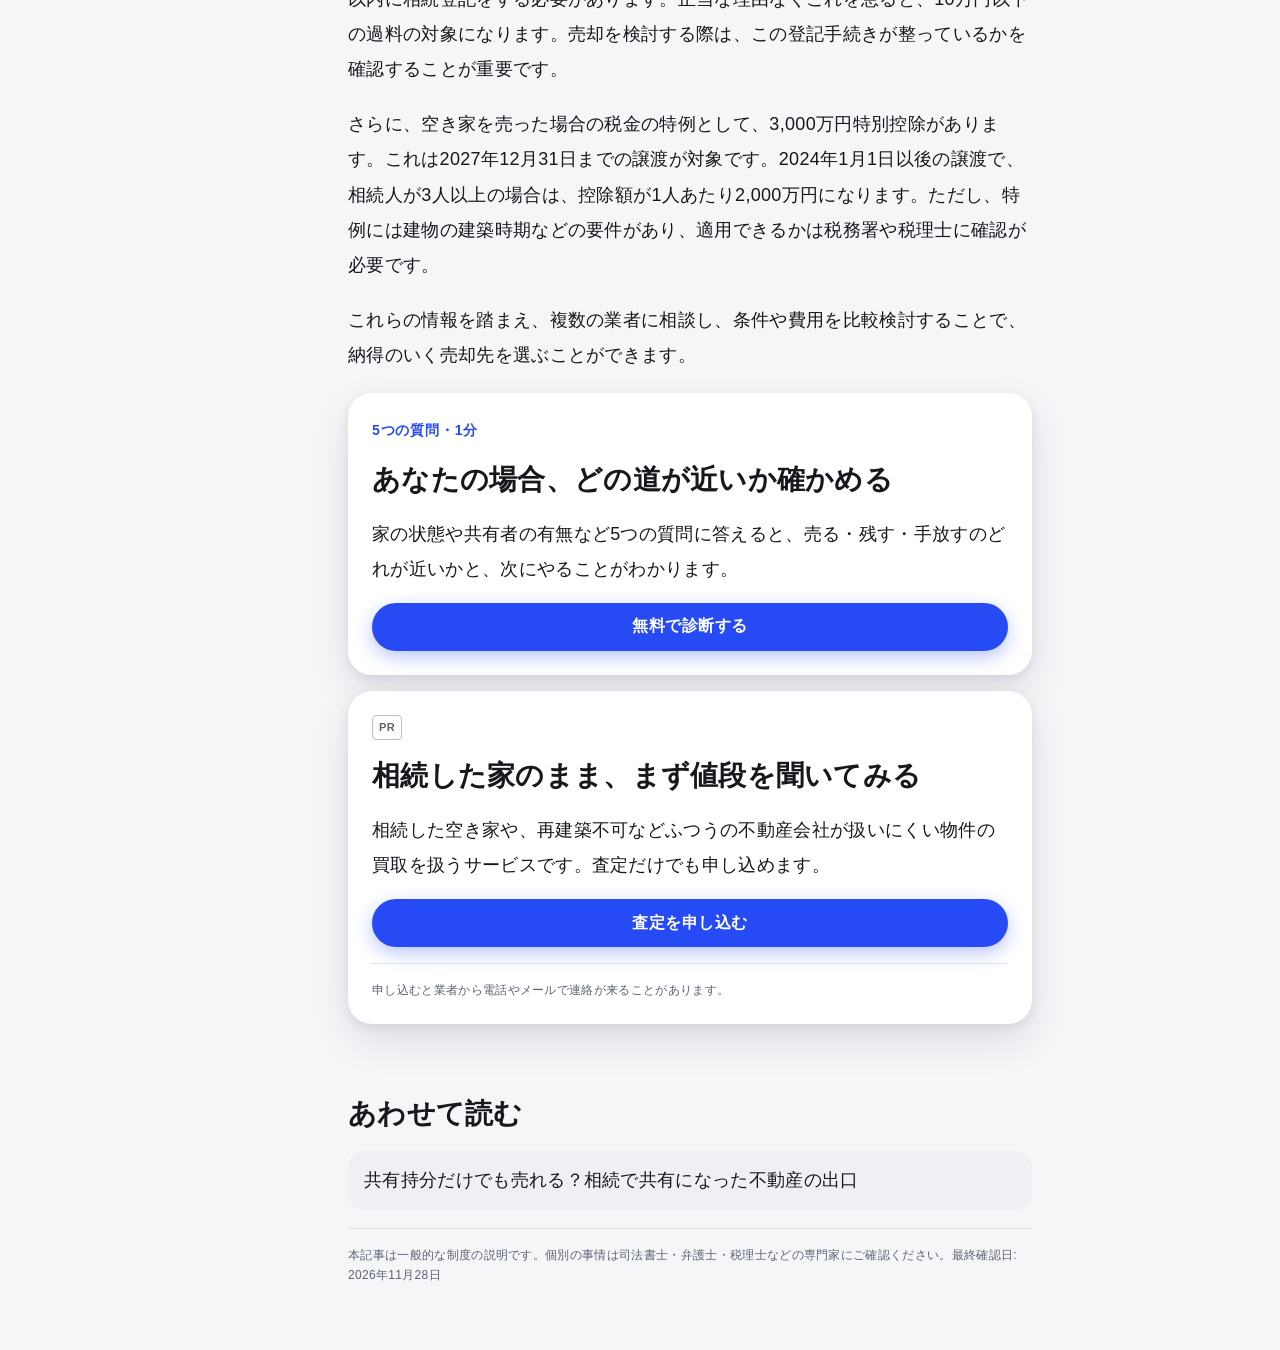
==== commit 7c15f513: "blog: 関連記事・一覧を更新 site_publish.py (local_writer)" ====
--- a/blog/akiya-souzoku/index.html
+++ b/blog/akiya-souzoku/index.html
@@ -1,7 +1,7 @@
 <!doctype html>
 <html lang="ja"><head><meta charset="utf-8"><meta name="viewport" content="width=device-width,initial-scale=1">
 <title>相続した空き家、放置するとどうなる？売却前に知っておくこと</title><meta name="description" content="相続した実家を空き家のまま置くと何が起きるか。固定資産税・管理の手間・相続登記の義務化と、売却前に確認しておくことをまとめました。">
-<link rel="canonical" href="https://souzoku.clawtechjp.com/blog/akiya-souzoku/"><meta property="og:type" content="article"><meta property="og:title" content="相続した空き家、放置するとどうなる？売却前に知っておくこと"><meta property="og:url" content="https://souzoku.clawtechjp.com/blog/akiya-souzoku/"><meta property="og:description" content="相続した実家を空き家のまま置くと何が起きるか。固定資産税・管理の手間・相続登記の義務化と、売却前に確認しておくことをまとめました。"><meta property="og:site_name" content="相続した家と土地 どうする診断"><link rel="icon" href="/favicon.ico"><meta property="og:image" content="https://souzoku.clawtechjp.com/blog/akiya-souzoku/img/hero.jpg"><meta name="twitter:card" content="summary_large_image"><script type="application/ld+json">{"@context": "https://schema.org", "@graph": [{"@type": "Article", "headline": "相続した空き家、放置するとどうなる？売却前に知っておくこと", "description": "相続した実家を空き家のまま置くと何が起きるか。固定資産税・管理の手間・相続登記の義務化と、売却前に確認しておくことをまとめました。", "image": ["https://souzoku.clawtechjp.com/blog/akiya-souzoku/img/hero.jpg"], "datePublished": "2026-11-27", "dateModified": "2026-11-27", "author": {"@type": "Organization", "name": "ClawTech", "url": "https://clawtechjp.com/"}, "mainEntityOfPage": "https://souzoku.clawtechjp.com/blog/akiya-souzoku/", "inLanguage": "ja"}, {"@type": "BreadcrumbList", "itemListElement": [{"@type": "ListItem", "position": 1, "name": "相続した家と土地 どうする診断", "item": "https://souzoku.clawtechjp.com/"}, {"@type": "ListItem", "position": 2, "name": "相続した空き家、放置するとどうなる？売却前に知っておくこと", "item": "https://souzoku.clawtechjp.com/blog/akiya-souzoku/"}]}]}</script><script async src="https://www.googletagmanager.com/gtag/js?id=G-RZ1TP2K3N0"></script><script>window.dataLayer=window.dataLayer||[];function gtag(){dataLayer.push(arguments);}gtag('js',new Date());gtag('config','G-RZ1TP2K3N0');</script>
+<link rel="canonical" href="https://souzoku.clawtechjp.com/blog/akiya-souzoku/"><meta property="og:type" content="article"><meta property="og:title" content="相続した空き家、放置するとどうなる？売却前に知っておくこと"><meta property="og:url" content="https://souzoku.clawtechjp.com/blog/akiya-souzoku/"><meta property="og:description" content="相続した実家を空き家のまま置くと何が起きるか。固定資産税・管理の手間・相続登記の義務化と、売却前に確認しておくことをまとめました。"><meta property="og:site_name" content="相続した家と土地 どうする診断"><link rel="icon" href="/favicon.ico"><meta property="og:image" content="https://souzoku.clawtechjp.com/blog/akiya-souzoku/img/hero.jpg"><meta name="twitter:card" content="summary_large_image"><script type="application/ld+json">{"@context": "https://schema.org", "@graph": [{"@type": "Article", "headline": "相続した空き家、放置するとどうなる？売却前に知っておくこと", "description": "相続した実家を空き家のまま置くと何が起きるか。固定資産税・管理の手間・相続登記の義務化と、売却前に確認しておくことをまとめました。", "image": ["https://souzoku.clawtechjp.com/blog/akiya-souzoku/img/hero.jpg"], "datePublished": "2026-11-28", "dateModified": "2026-11-28", "author": {"@type": "Organization", "name": "ClawTech", "url": "https://clawtechjp.com/"}, "mainEntityOfPage": "https://souzoku.clawtechjp.com/blog/akiya-souzoku/", "inLanguage": "ja"}, {"@type": "BreadcrumbList", "itemListElement": [{"@type": "ListItem", "position": 1, "name": "相続した家と土地 どうする診断", "item": "https://souzoku.clawtechjp.com/"}, {"@type": "ListItem", "position": 2, "name": "相続した空き家、放置するとどうなる？売却前に知っておくこと", "item": "https://souzoku.clawtechjp.com/blog/akiya-souzoku/"}]}]}</script><script async src="https://www.googletagmanager.com/gtag/js?id=G-RZ1TP2K3N0"></script><script>window.dataLayer=window.dataLayer||[];function gtag(){dataLayer.push(arguments);}gtag('js',new Date());gtag('config','G-RZ1TP2K3N0');</script>
 <link rel="stylesheet" href="/ui/ct-ui.css">
 </head>
 <body>
@@ -49,6 +49,6 @@
 <aside class="ct-panel ct-panel--raised ct-cta-card" aria-label="診断"><p class="ct-eyebrow">5つの質問・1分</p><h2 class="ct-h3">あなたの場合、どの道が近いか確かめる</h2><p>家の状態や共有者の有無など5つの質問に答えると、売る・残す・手放すのどれが近いかと、次にやることがわかります。</p><a class="ct-btn ct-btn--primary" href="/" onclick="if(window.gtag)gtag('event','internal_click',{src:'akiya-souzoku',to:'hub'})">無料で診断する</a></aside>
 <aside class="ct-panel ct-panel--raised ct-cta-card" aria-label="相談先"><span class="ct-pr">PR</span><h2 class="ct-h3">相続した家のまま、まず値段を聞いてみる</h2><p>相続した空き家や、再建築不可などふつうの不動産会社が扱いにくい物件の買取を扱うサービスです。査定だけでも申し込めます。</p><a class="ct-btn ct-btn--primary" href="https://px.a8.net/svt/ejp?a8mat=4BA7XB+3XP8AQ+56AO+HV7V6" rel="sponsored noopener" target="_blank" onclick="if(window.gtag)gtag('event','site_click',{place:'article',article:'akiya-souzoku',pid:'s00000024144003'})">査定を申し込む</a><p class="ct-note">申し込むと業者から電話やメールで連絡が来ることがあります。</p></aside>
 <nav class="ct-related" aria-label="あわせて読む"><h2 class="ct-h3">あわせて読む</h2><ul><li><a href="/blog/kyoyu-mochibun/" onclick="if(window.gtag)gtag('event','internal_click',{src:'akiya-souzoku',to:'kyoyu-mochibun'})">共有持分だけでも売れる？相続で共有になった不動産の出口</a></li></ul></nav>
-<p class="ct-note">本記事は一般的な制度の説明です。個別の事情は司法書士・弁護士・税理士などの専門家にご確認ください。最終確認日: 2026年11月27日</p>
+<p class="ct-note">本記事は一般的な制度の説明です。個別の事情は司法書士・弁護士・税理士などの専門家にご確認ください。最終確認日: 2026年11月28日</p>
 </article></div></main>
 </body></html>
